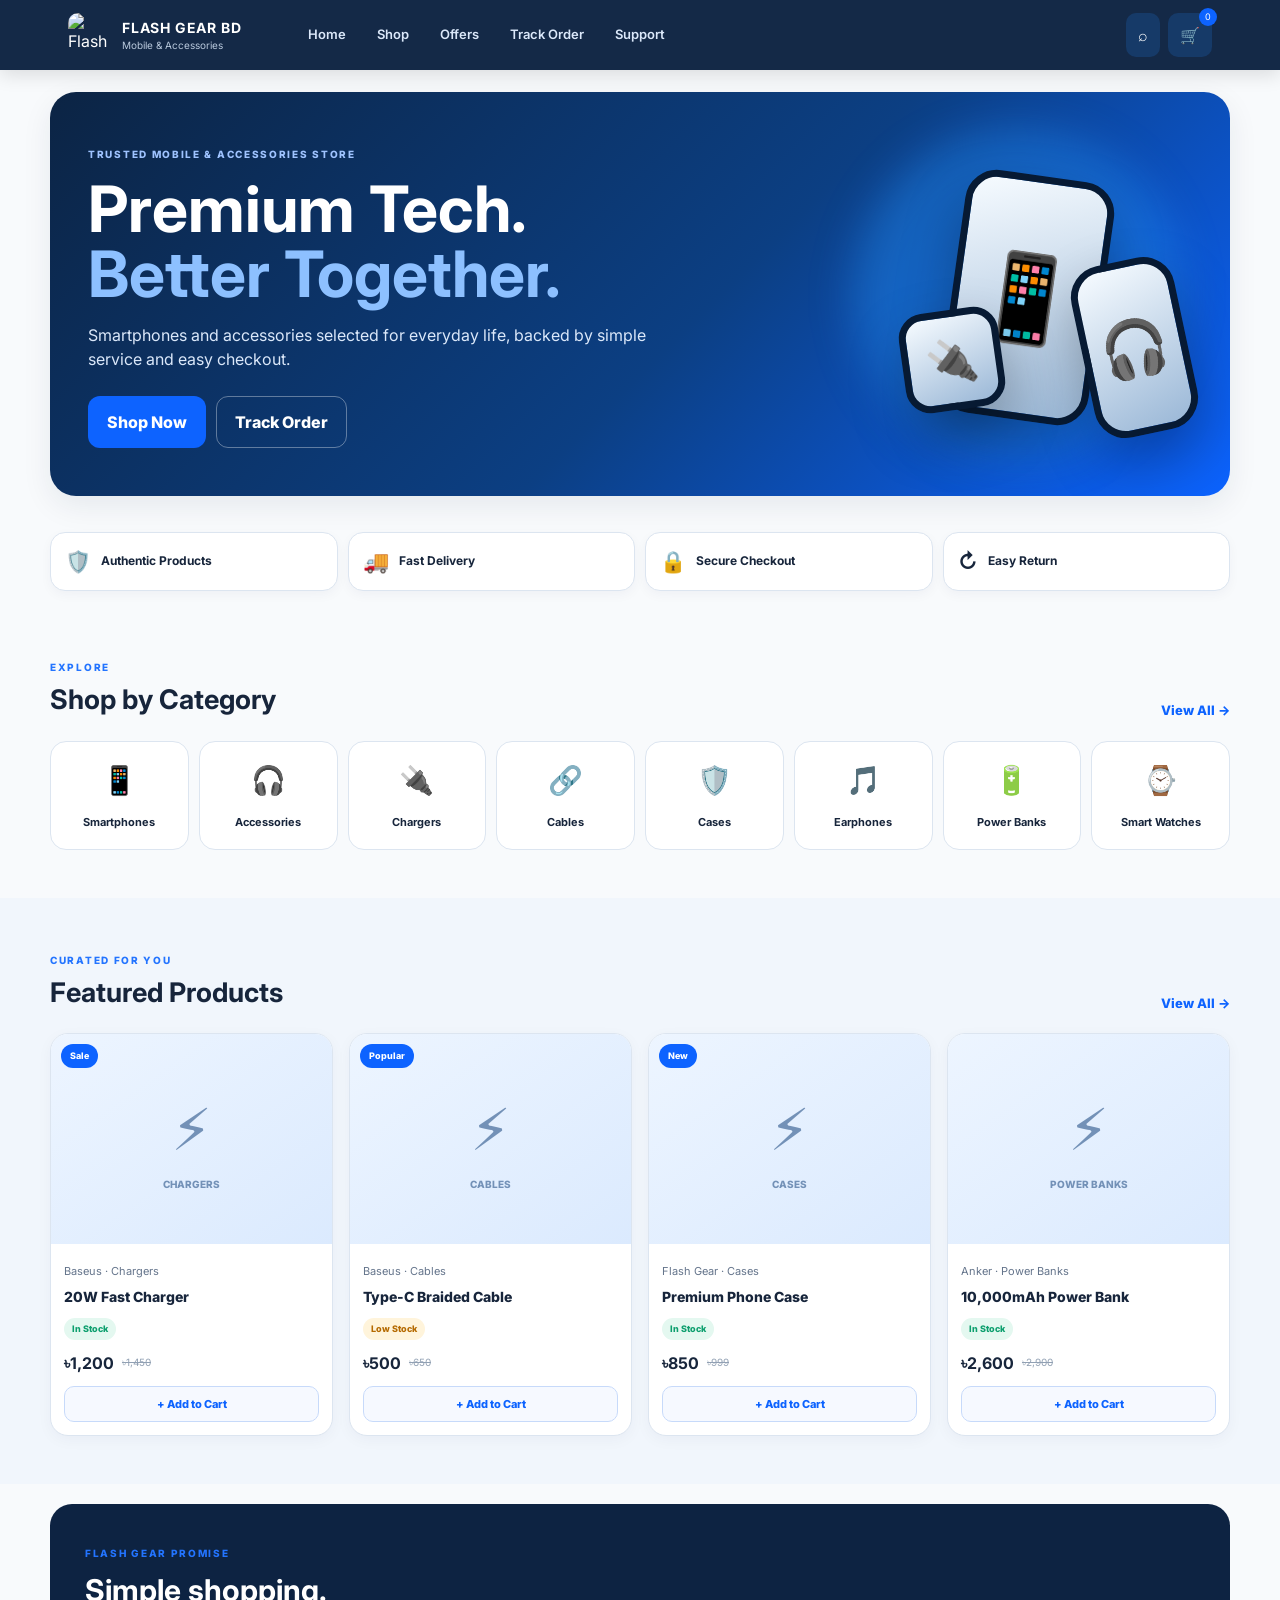
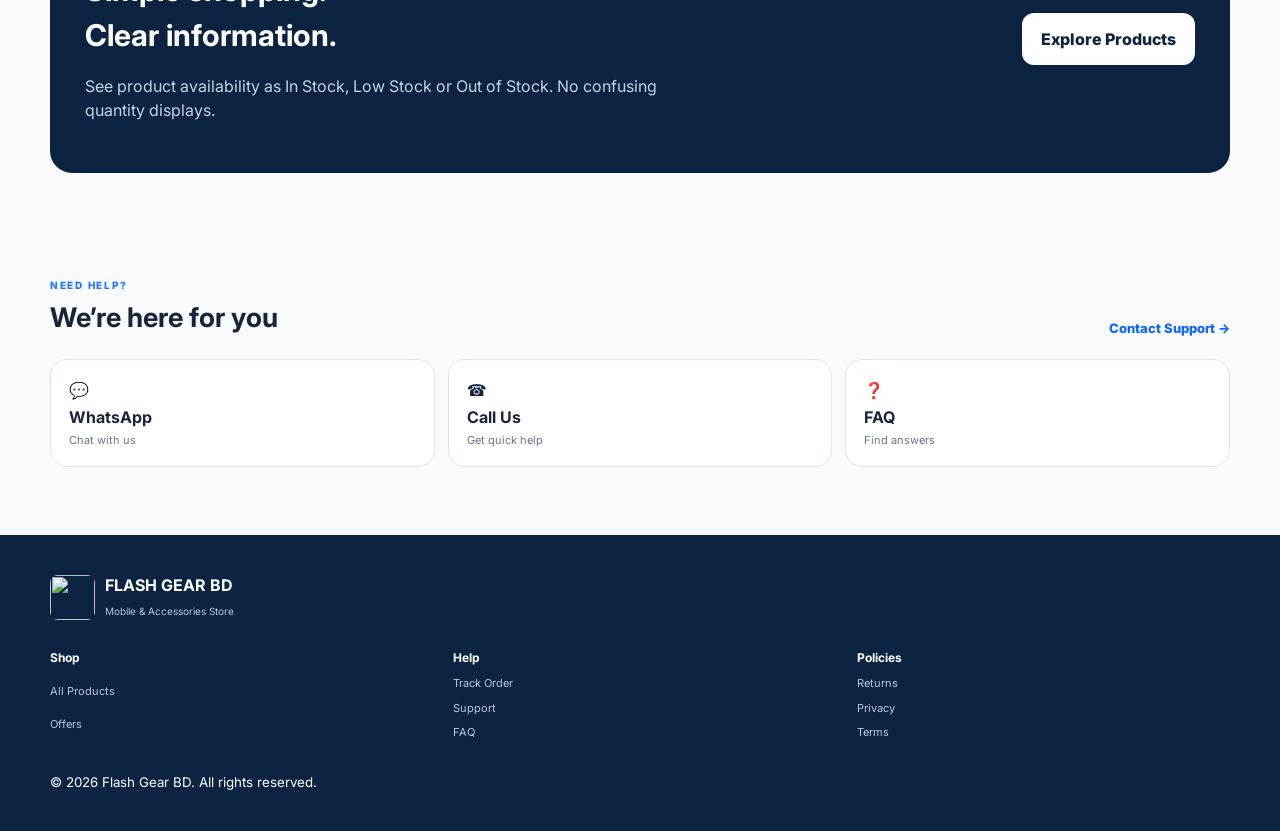
==== index.html @ 87d07d81 "Add files via upload" ====
<!DOCTYPE html>
<html lang="en">
<head>
  <meta charset="UTF-8" />
  <meta name="viewport" content="width=device-width, initial-scale=1.0, viewport-fit=cover" />
  <meta name="theme-color" content="#0d2342" />
  <title>Flash Gear BD — Mobile & Accessories</title>
  <meta name="description" content="Flash Gear BD — trusted mobile phones and accessories." />
  <link rel="icon" href="assets/flash-gear-logo.png" />
  <link rel="stylesheet" href="styles.css" />
</head>
<body>
  <div id="app"></div>
  <script src="config.js"></script>
  <script src="app.js"></script>
</body>
</html>
---- styles.css ----
@import url('https://fonts.googleapis.com/css2?family=Inter:wght@400;500;600;700;800&display=swap');

:root{
  --blue:#0d63ff; --blue2:#0753d7; --navy:#0d2342; --ink:#17253b;
  --off:#f8fafc; --card:#ffffff; --line:#dce5f0; --muted:#64748b;
  --green:#0d9f6e; --orange:#e28a08; --red:#dc3545; --shadow:0 10px 30px rgba(13,35,66,.08);
}
*{box-sizing:border-box} html{scroll-behavior:smooth}
body{margin:0;background:var(--off);color:var(--ink);font-family:Inter,system-ui,sans-serif;line-height:1.5}
a{text-decoration:none;color:inherit} button,input,select,textarea{font:inherit}
button{cursor:pointer} button:disabled{opacity:.5;cursor:not-allowed}
.topbar{position:sticky;top:0;z-index:50;background:rgba(13,35,66,.97);color:white;box-shadow:0 5px 18px rgba(0,0,0,.12)}
.topbar-inner{max-width:1180px;margin:auto;min-height:70px;padding:10px 18px;display:flex;align-items:center;gap:22px}
.brand{display:flex;align-items:center;gap:9px;min-width:205px}.brand img{width:45px;height:45px;object-fit:contain;border-radius:10px}.brand b{display:block;font-size:14px;letter-spacing:.8px}.brand small{display:block;color:#b9c9dd;font-size:10px}
nav#main-menu{display:flex;gap:5px;align-items:center;flex:1}nav#main-menu a{padding:10px 13px;color:#dbe8fa;border-radius:10px;font-size:13px;font-weight:600}nav#main-menu a:hover{background:#173b68;color:#fff}
.header-actions{display:flex;align-items:center;gap:8px}.icon-btn,.cart-btn{border:0;background:#163a68;color:#fff;border-radius:10px;padding:10px 12px}.cart-btn{position:relative}.cart-btn span,.bottom-nav b{position:absolute;top:-5px;right:-5px;background:var(--blue);border-radius:99px;font-size:9px;min-width:18px;height:18px;display:grid;place-items:center}.mobile-menu{display:none}
main{min-height:65vh}.hero{max-width:1180px;margin:22px auto;padding:48px 38px;border-radius:26px;background:linear-gradient(135deg,#0c2444,#0c3f83 55%,#0c63ff);color:white;display:grid;grid-template-columns:1.1fr .9fr;overflow:hidden;position:relative;box-shadow:var(--shadow)}.hero-copy{position:relative;z-index:2}.eyebrow{font-size:10px;font-weight:800;letter-spacing:1.7px;color:#2374ff}.hero .eyebrow{color:#9fc3ff}.hero h1{font-size:clamp(38px,5vw,66px);line-height:1.02;margin:12px 0}.hero h1 span{color:#8dc0ff}.hero p{max-width:570px;color:#dbe8fa}.hero-actions{display:flex;gap:10px;margin-top:25px}.hero-art{position:relative;min-height:280px}.glow{position:absolute;width:330px;height:330px;border-radius:50%;background:rgba(39,151,255,.35);filter:blur(20px);right:10px;top:-10px}.hero-device{position:absolute;right:90px;top:35px;width:150px;height:245px;border-radius:32px;background:linear-gradient(160deg,#f6fbff,#9bb8d7);display:grid;place-items:center;font-size:85px;transform:rotate(8deg);box-shadow:0 25px 55px rgba(0,0,0,.28);border:7px solid #071a33}.hero-device.small{right:5px;top:120px;width:105px;height:175px;font-size:55px;transform:rotate(-12deg)}.hero-device.cable{right:190px;top:170px;width:100px;height:100px;border-radius:25px;font-size:42px;transform:rotate(-8deg)}
.btn{display:inline-flex;justify-content:center;align-items:center;gap:8px;padding:13px 18px;border-radius:12px;font-weight:800;border:1px solid transparent}.btn.primary{background:var(--blue);color:white}.btn.primary:hover{background:var(--blue2)}.btn.light{background:white;color:var(--navy)}.btn.ghost,.btn.outline{background:transparent;color:inherit;border-color:rgba(255,255,255,.35)}.btn.outline{color:var(--blue);border-color:#a9c8ff;background:white}.btn.full{width:100%}
.trust-strip{max-width:1180px;margin:0 auto;padding:14px 0;display:grid;grid-template-columns:repeat(4,1fr);gap:10px}.trust-strip div{background:white;border:1px solid var(--line);border-radius:15px;padding:13px 14px;display:flex;align-items:center;gap:10px;box-shadow:0 4px 12px rgba(13,35,66,.04)}.trust-strip b{font-size:21px}.trust-strip span{font-size:12px;font-weight:700}
.section{max-width:1180px;margin:0 auto;padding:48px 0}.section.soft{max-width:none;padding-left:max(18px,calc((100vw - 1180px)/2));padding-right:max(18px,calc((100vw - 1180px)/2));background:#f1f6fc}.section-head{display:flex;align-items:end;justify-content:space-between;margin-bottom:20px}.section-head h2{margin:3px 0 0;font-size:27px}.section-head>a{color:var(--blue);font-weight:800;font-size:13px}
.category-grid{display:grid;grid-template-columns:repeat(8,1fr);gap:10px}.category-card{background:white;border:1px solid var(--line);border-radius:16px;padding:17px 8px;text-align:center;transition:.2s}.category-card:hover{transform:translateY(-2px);box-shadow:var(--shadow)}.category-card span{display:block;font-size:28px;margin-bottom:7px}.category-card b{font-size:11px}
.product-grid{display:grid;grid-template-columns:repeat(4,1fr);gap:16px}.product-card{background:white;border:1px solid var(--line);border-radius:18px;overflow:hidden;position:relative;box-shadow:0 4px 15px rgba(13,35,66,.04)}.product-media{height:210px;background:#eef5fd;display:block}.product-media img{width:100%;height:100%;object-fit:contain}.product-placeholder{height:100%;display:grid;place-items:center;align-content:center;gap:4px;color:#7391b7;background:linear-gradient(145deg,#edf5ff,#dbeafe)}.product-placeholder span{font-size:58px}.product-placeholder small{font-weight:800;font-size:10px;text-transform:uppercase}.product-placeholder.large{min-height:430px}.badge{position:absolute;top:10px;left:10px;background:var(--blue);color:white;border-radius:99px;padding:5px 9px;font-size:9px;font-weight:800}.product-body{padding:13px}.muted{color:var(--muted);font-size:11px}.product-name{display:block;font-size:14px;font-weight:800;margin:5px 0 7px}.stock{display:inline-block;padding:4px 8px;border-radius:99px;font-size:9px;font-weight:800;margin-bottom:8px}.stock.in{background:#e4f8f0;color:var(--green)}.stock.low{background:#fff4db;color:#b56a00}.stock.out{background:#fee8eb;color:var(--red)}.price-row{display:flex;align-items:center;gap:8px;margin:3px 0 11px}.price-row strong{font-size:16px}.price-row del{font-size:10px;color:#91a0b3}.quick-add{width:100%;border:1px solid #c7dafa;background:#f6f9ff;color:var(--blue);border-radius:10px;padding:9px;font-weight:800;font-size:11px}
.promo{max-width:1180px;margin:20px auto 50px;padding:35px;border-radius:22px;background:var(--navy);color:white;display:flex;align-items:center;justify-content:space-between;gap:25px}.promo h2{margin:5px 0;font-size:30px}.promo p{color:#c4d3e7;max-width:600px}.support-cards{display:grid;grid-template-columns:repeat(3,1fr);gap:13px}.support-cards a{background:white;border:1px solid var(--line);border-radius:17px;padding:18px;display:grid;gap:3px}.support-cards span{font-size:11px;color:var(--muted)}
.page{max-width:1180px;margin:auto;padding:35px 18px 70px}.page.narrow{max-width:780px}.page-head{margin-bottom:25px}.page-head h1{font-size:38px;line-height:1.1;margin:5px 0}.page-head p{color:var(--muted)}.searchbar{display:flex;background:white;border:1px solid var(--line);border-radius:14px;overflow:hidden;margin-bottom:15px}.searchbar input{flex:1;border:0;padding:14px 16px;outline:none}.searchbar button{border:0;background:var(--blue);color:white;width:52px}.chips{display:flex;gap:7px;overflow:auto;padding-bottom:18px}.chips button{border:1px solid var(--line);background:white;border-radius:99px;padding:8px 13px;font-size:11px;white-space:nowrap}.chips button.active{background:var(--blue);border-color:var(--blue);color:white}.shop-layout{display:grid;grid-template-columns:210px 1fr;gap:20px}.filter-panel{background:white;border:1px solid var(--line);border-radius:16px;padding:17px;height:max-content;display:grid;gap:10px}.filter-panel label{font-size:11px;font-weight:800;margin-top:7px}.filter-panel select{border:1px solid var(--line);padding:9px;border-radius:9px}.check{font-weight:500!important}.results-head{display:flex;justify-content:space-between;margin-bottom:13px;color:var(--muted);font-size:12px}.results-head select{border:1px solid var(--line);padding:8px;border-radius:8px}.back{display:inline-block;margin-bottom:15px;color:var(--blue);font-weight:800;font-size:13px}.product-detail{display:grid;grid-template-columns:1fr 1fr;gap:35px;background:white;border:1px solid var(--line);border-radius:24px;padding:22px}.detail-media{border-radius:18px;overflow:hidden;background:#eef5fd}.detail-info h1{font-size:34px;line-height:1.1;margin:5px 0}.detail-price{display:flex;gap:10px;align-items:center;margin:18px 0 5px}.detail-price strong{font-size:30px}.detail-price del{color:var(--muted)}.detail-info>p{color:var(--muted);font-size:13px}.variant{margin:22px 0;display:grid;gap:7px}.variant button{width:max-content;border:1px solid var(--blue);color:var(--blue);background:white;padding:8px 13px;border-radius:9px}.buy-row{display:flex;gap:10px}.qty{display:flex;align-items:center;border:1px solid var(--line);border-radius:10px;overflow:hidden;background:white}.qty button{border:0;background:#f3f7fc;width:36px;height:42px}.qty span{min-width:32px;text-align:center;font-weight:800}.grow{flex:1}.mini-trust{display:flex;flex-wrap:wrap;gap:8px;margin-top:18px}.mini-trust span{font-size:10px;background:#f1f6fc;border-radius:9px;padding:7px}.cart-list{display:grid;gap:10px}.cart-item{background:white;border:1px solid var(--line);border-radius:16px;padding:12px;display:grid;grid-template-columns:70px 1fr auto auto;gap:12px;align-items:center}.cart-thumb{width:70px;height:70px;border-radius:12px;overflow:hidden}.cart-thumb .product-placeholder span{font-size:30px}.cart-main{display:grid;gap:3px}.cart-main small{color:var(--muted)}.cart-main strong{font-size:15px}.remove{border:0;background:none;font-size:22px;color:var(--muted)}.summary{margin-top:15px;background:white;border:1px solid var(--line);border-radius:18px;padding:18px;display:grid;gap:10px}.summary>div{display:flex;justify-content:space-between;gap:20px;font-size:13px}.summary hr{width:100%;border:0;border-top:1px solid var(--line)}.summary .grand{font-size:18px}.summary .btn{margin-top:7px}.empty{text-align:center;background:white;border:1px dashed #c5d3e4;border-radius:18px;padding:55px 20px}.empty-icon{font-size:50px}.form-card{background:white;border:1px solid var(--line);border-radius:20px;padding:22px;display:grid;gap:15px}.form-card h2{font-size:18px;margin:10px 0 0}.form-card label{font-size:11px;font-weight:800;display:grid;gap:6px}.form-card input,.form-card select,.form-card textarea{border:1px solid var(--line);border-radius:10px;padding:12px;outline:none;background:#fff}.form-card textarea{min-height:85px;resize:vertical}.two{display:grid;grid-template-columns:1fr 1fr;gap:12px}.steps{display:flex;justify-content:space-between;background:white;border:1px solid var(--line);padding:12px 15px;border-radius:13px;margin-bottom:15px;font-size:11px;color:var(--muted)}.steps b{color:var(--blue)}.payment-options{display:grid;gap:8px}.payment{border:1px solid var(--line);border-radius:13px;padding:12px;display:grid;grid-template-columns:20px 25px 1fr;align-items:center;gap:7px;cursor:pointer}.payment input{accent-color:var(--blue)}.payment small{grid-column:3;color:var(--muted)}.checkout-summary{margin-top:5px}.legal{text-align:center;color:var(--muted);font-size:9px}.success-card{background:white;border:1px solid var(--line);border-radius:22px;padding:35px;text-align:center;display:grid;gap:10px}.success-icon{width:70px;height:70px;border-radius:50%;background:#e6f8f1;color:var(--green);display:grid;place-items:center;font-size:40px;font-weight:900;margin:auto}.success-card p{color:var(--muted)}.confirm-total{font-size:24px}.tracking-card{margin-top:15px;background:white;border:1px solid var(--line);border-radius:20px;padding:20px}.tracking-top{display:flex;justify-content:space-between}.timeline{margin:25px 0;display:grid;gap:17px}.timeline>div{display:grid;grid-template-columns:25px 1fr;color:#aab8c9}.timeline>div.done{color:var(--blue)}.timeline span{font-weight:800;color:var(--ink)}.timeline small{display:block;color:var(--muted);font-weight:500}.tracking-meta{display:grid;grid-template-columns:1fr 1fr;gap:10px;background:#f5f8fc;padding:12px;border-radius:12px;font-size:10px}.tracking-meta b{display:block;margin-top:3px}.account-card{background:white;border:1px solid var(--line);border-radius:20px;padding:20px;display:flex;gap:15px;align-items:center}.avatar{width:65px;height:65px;border-radius:50%;background:#e9f2ff;display:grid;place-items:center;font-size:30px}.account-card h1{margin:0;font-size:22px}.menu-list,.support-list{margin-top:15px;display:grid;gap:8px}.menu-list a,.support-list a{background:white;border:1px solid var(--line);border-radius:13px;padding:14px;display:flex;gap:12px;align-items:center}.menu-list a span,.support-list a strong{margin-left:auto}.support-list a div{display:grid;gap:2px}.support-list small{color:var(--muted)}.help-banner{margin-top:12px;padding:15px;background:#eaf3ff;border:1px solid #c9defd;border-radius:14px;display:flex;gap:9px;flex-wrap:wrap}.help-banner span{width:100%;margin-left:27px;color:var(--muted);font-size:11px}.faq{display:grid;gap:9px}.faq details{background:white;border:1px solid var(--line);border-radius:13px;padding:14px}.faq summary{font-weight:800;cursor:pointer}.faq p{color:var(--muted);font-size:12px;margin-bottom:0}footer{background:var(--navy);color:white;padding:38px max(18px,calc((100vw - 1180px)/2));margin-top:20px}.footer-brand{display:flex;align-items:center;gap:10px}.footer-brand img{width:45px;height:45px;object-fit:contain;border-radius:8px}.footer-brand b{display:block}.footer-brand span{font-size:10px;color:#b8c8dc}.footer-grid{display:grid;grid-template-columns:repeat(3,1fr);gap:30px;margin:28px 0}.footer-grid div{display:grid;gap:8px}.footer-grid b{font-size:12px}.footer-grid a{font-size:11px;color:#b8c8dc}.toast{position:fixed;left:50%;bottom:85px;transform:translateX(-50%);z-index:100;background:var(--navy);color:white;padding:11px 15px;border-radius:99px;box-shadow:var(--shadow);font-size:12px;font-weight:700}.bottom-nav{display:none}

@media(max-width:800px){
  .topbar-inner{min-height:62px;padding:7px 12px;gap:8px}.mobile-menu{display:block}.brand{min-width:0;flex:1}.brand img{width:38px;height:38px}.brand small{display:none}.brand b{font-size:12px}nav#main-menu{display:none;position:absolute;top:62px;left:8px;right:8px;background:var(--navy);padding:8px;border-radius:13px;box-shadow:var(--shadow);flex-direction:column;align-items:stretch}nav#main-menu.open{display:flex}.header-actions .icon-btn{display:none}
  .hero{margin:10px 10px 0;padding:28px 22px;border-radius:20px;grid-template-columns:1fr;min-height:510px}.hero-art{min-height:210px}.hero-device{right:80px;top:15px;width:125px;height:205px}.hero-device.small{right:8px;top:75px;width:90px;height:150px}.hero-device.cable{right:180px;top:120px;width:80px;height:80px}.hero h1{font-size:43px}.hero p{font-size:12px}.hero-actions{margin-top:18px}.trust-strip{grid-template-columns:repeat(2,1fr);padding:10px}.trust-strip div{padding:10px}.trust-strip span{font-size:10px}
  .section{padding:32px 12px}.section.soft{padding-left:12px;padding-right:12px}.section-head h2{font-size:21px}.category-grid{grid-template-columns:repeat(4,1fr);gap:7px}.category-card{padding:12px 4px}.category-card span{font-size:23px}.category-card b{font-size:9px}.product-grid{grid-template-columns:repeat(2,1fr);gap:9px}.product-media{height:145px}.product-body{padding:10px}.product-name{font-size:11px}.price-row strong{font-size:13px}.quick-add{font-size:10px;padding:8px}.promo{margin:10px 12px 35px;padding:25px 20px;display:grid}.promo h2{font-size:25px}.support-cards{grid-template-columns:1fr}.page{padding:25px 12px 80px}.page-head h1{font-size:30px}.shop-layout{grid-template-columns:1fr}.filter-panel{display:none}.product-detail{grid-template-columns:1fr;padding:12px;gap:20px}.product-placeholder.large{min-height:300px}.detail-info h1{font-size:27px}.detail-price strong{font-size:26px}.cart-item{grid-template-columns:55px 1fr auto;gap:8px}.cart-thumb{width:55px;height:55px}.cart-item>.qty{grid-column:2}.remove{grid-column:3;grid-row:1}.two{grid-template-columns:1fr}.footer-grid{grid-template-columns:1fr 1fr}.bottom-nav{position:fixed;bottom:0;left:0;right:0;z-index:60;background:white;border-top:1px solid var(--line);display:grid;grid-template-columns:repeat(5,1fr);padding:7px 5px calc(7px + env(safe-area-inset-bottom));box-shadow:0 -5px 20px rgba(13,35,66,.08)}.bottom-nav a{position:relative;text-align:center;font-size:17px;color:#6b7d93}.bottom-nav a:first-child{color:var(--blue)}.bottom-nav small{display:block;font-size:8px;font-weight:700}.bottom-nav b{right:20%;top:0}
}
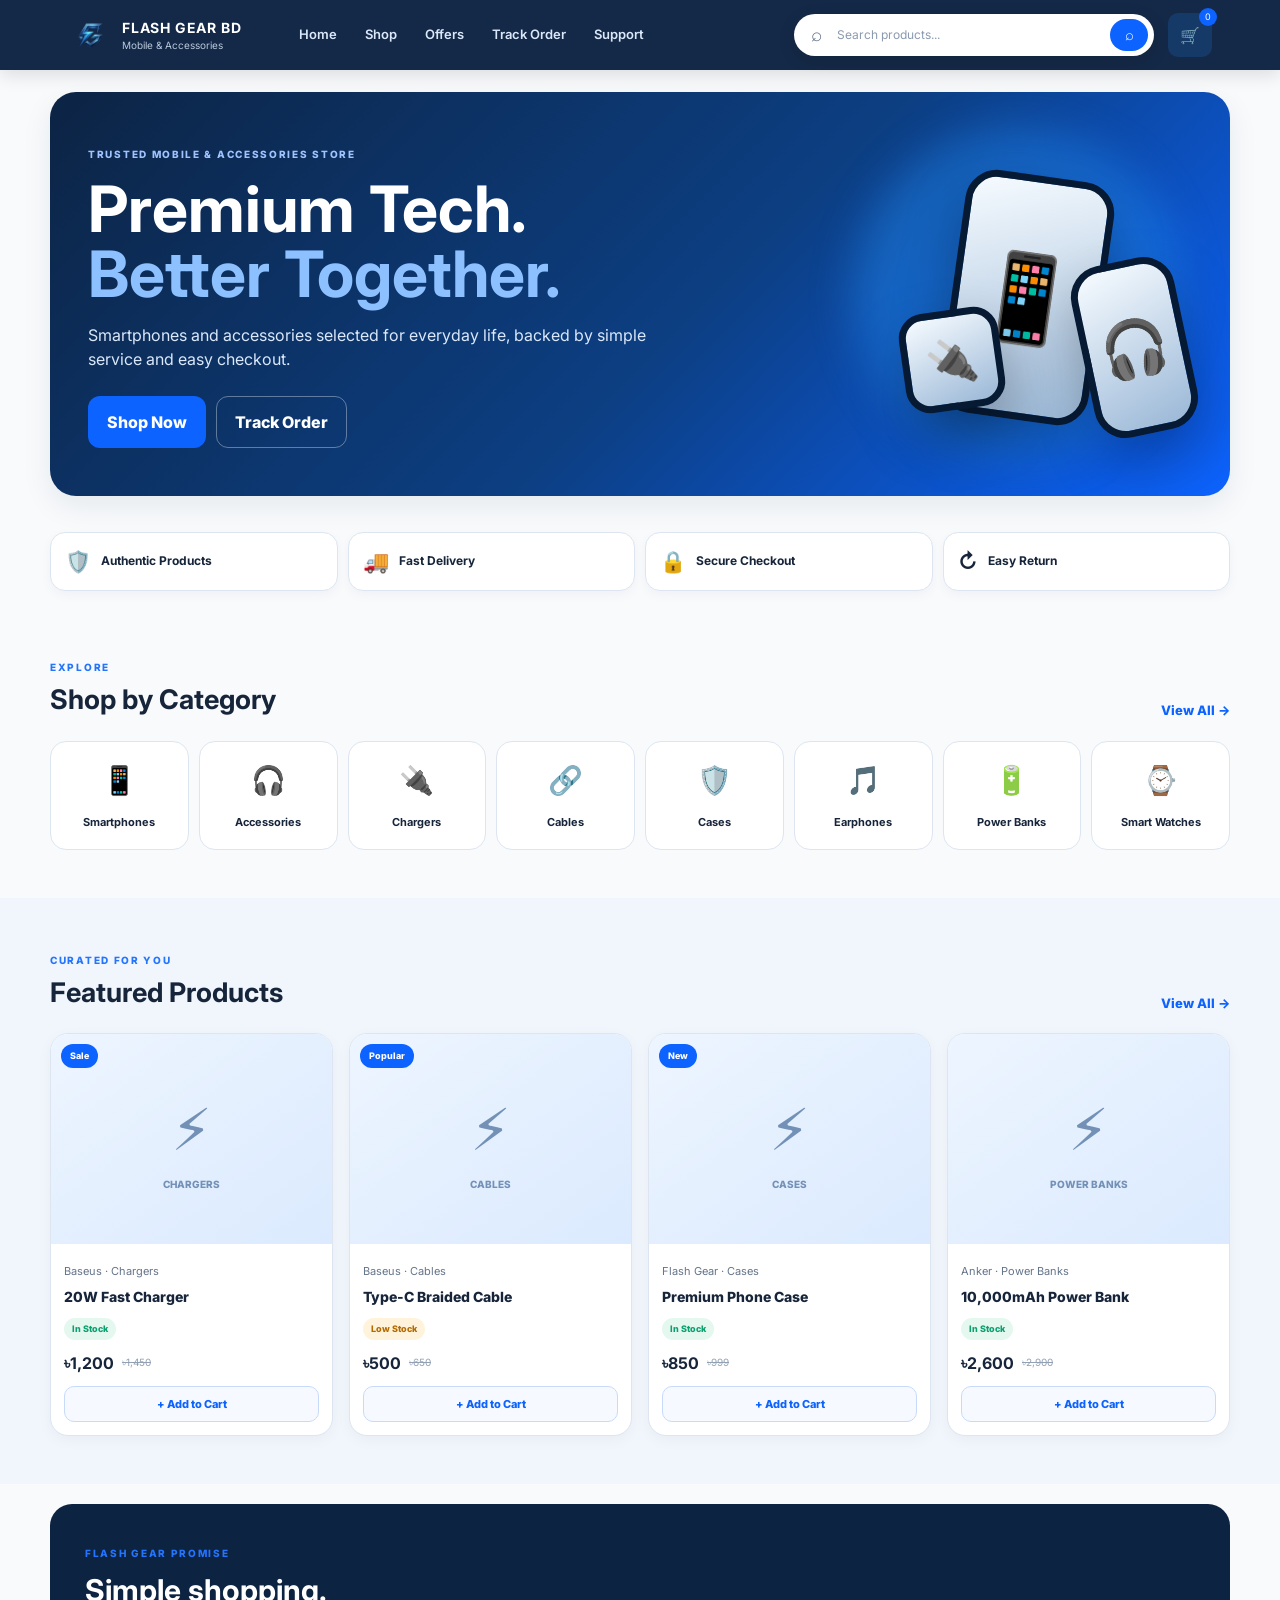
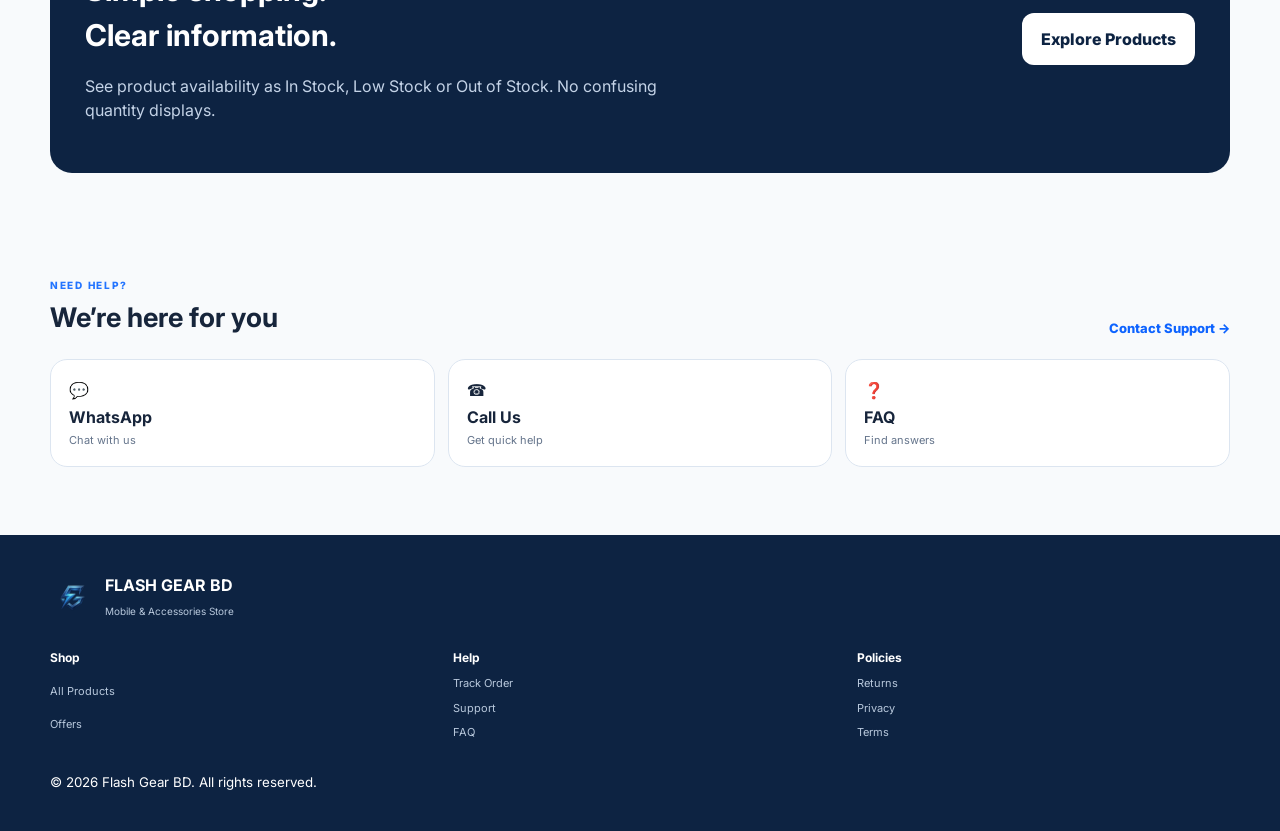
==== commit e8aafeb0: "Add files via upload" ====
--- a/index.html
+++ b/index.html
@@ -6,7 +6,7 @@
   <meta name="theme-color" content="#0d2342" />
   <title>Flash Gear BD — Mobile & Accessories</title>
   <meta name="description" content="Flash Gear BD — trusted mobile phones and accessories." />
-  <link rel="icon" href="assets/flash-gear-logo.png" />
+  <link rel="icon" href="flash-gear-logo.png" />
   <link rel="stylesheet" href="styles.css" />
 </head>
 <body>
--- a/styles.css
+++ b/styles.css
@@ -4,27 +4,62 @@
   --blue:#0d63ff; --blue2:#0753d7; --navy:#0d2342; --ink:#17253b;
   --off:#f8fafc; --card:#ffffff; --line:#dce5f0; --muted:#64748b;
   --green:#0d9f6e; --orange:#e28a08; --red:#dc3545; --shadow:0 10px 30px rgba(13,35,66,.08);
+  --ease:cubic-bezier(.22,.8,.25,1);
 }
-*{box-sizing:border-box} html{scroll-behavior:smooth}
-body{margin:0;background:var(--off);color:var(--ink);font-family:Inter,system-ui,sans-serif;line-height:1.5}
-a{text-decoration:none;color:inherit} button,input,select,textarea{font:inherit}
-button{cursor:pointer} button:disabled{opacity:.5;cursor:not-allowed}
-.topbar{position:sticky;top:0;z-index:50;background:rgba(13,35,66,.97);color:white;box-shadow:0 5px 18px rgba(0,0,0,.12)}
-.topbar-inner{max-width:1180px;margin:auto;min-height:70px;padding:10px 18px;display:flex;align-items:center;gap:22px}
-.brand{display:flex;align-items:center;gap:9px;min-width:205px}.brand img{width:45px;height:45px;object-fit:contain;border-radius:10px}.brand b{display:block;font-size:14px;letter-spacing:.8px}.brand small{display:block;color:#b9c9dd;font-size:10px}
-nav#main-menu{display:flex;gap:5px;align-items:center;flex:1}nav#main-menu a{padding:10px 13px;color:#dbe8fa;border-radius:10px;font-size:13px;font-weight:600}nav#main-menu a:hover{background:#173b68;color:#fff}
-.header-actions{display:flex;align-items:center;gap:8px}.icon-btn,.cart-btn{border:0;background:#163a68;color:#fff;border-radius:10px;padding:10px 12px}.cart-btn{position:relative}.cart-btn span,.bottom-nav b{position:absolute;top:-5px;right:-5px;background:var(--blue);border-radius:99px;font-size:9px;min-width:18px;height:18px;display:grid;place-items:center}.mobile-menu{display:none}
+*{box-sizing:border-box}
+html{scroll-behavior:smooth}
+body{margin:0;background:var(--off);color:var(--ink);font-family:Inter,system-ui,sans-serif;line-height:1.5;-webkit-font-smoothing:antialiased}
+a{text-decoration:none;color:inherit}
+button,input,select,textarea{font:inherit}
+button{cursor:pointer}
+button:disabled{opacity:.5;cursor:not-allowed}
+
+/* Premium, quick-but-relaxed motion */
+*,*::before,*::after{transition-property:background-color,border-color,color,box-shadow,transform,opacity;transition-duration:180ms;transition-timing-function:var(--ease)}
+@keyframes pageIn{from{opacity:0;transform:translateY(5px)}to{opacity:1;transform:none}}
+#app.page-enter{animation:pageIn 220ms var(--ease) both}
+@media(prefers-reduced-motion:reduce){html{scroll-behavior:auto}*,*::before,*::after{transition-duration:0!important;animation-duration:0!important;animation-iteration-count:1!important}}
+
+.topbar{position:sticky;top:0;z-index:50;background:rgba(13,35,66,.97);color:white;box-shadow:0 5px 18px rgba(0,0,0,.12);backdrop-filter:blur(12px)}
+.topbar-inner{max-width:1180px;margin:auto;min-height:70px;padding:9px 18px;display:flex;align-items:center;gap:14px}
+.brand{display:flex;align-items:center;gap:9px;min-width:205px;flex-shrink:0}
+.brand img{width:45px;height:45px;object-fit:contain;border-radius:10px;display:block}
+.brand b{display:block;font-size:14px;letter-spacing:.8px}.brand small{display:block;color:#b9c9dd;font-size:10px}
+nav#main-menu{display:flex;gap:4px;align-items:center;flex:0 0 auto}
+nav#main-menu a{padding:10px 12px;color:#dbe8fa;border-radius:10px;font-size:13px;font-weight:600}
+nav#main-menu a:hover{background:#173b68;color:#fff}
+.header-search{flex:1;min-width:150px;max-width:360px;margin-left:auto}
+.header-search-form{height:42px;display:flex;align-items:center;background:#fff;border:1px solid rgba(255,255,255,.16);border-radius:999px;overflow:hidden;box-shadow:0 5px 18px rgba(0,0,0,.12)}
+.header-search-form:focus-within{box-shadow:0 0 0 3px rgba(61,143,255,.28),0 7px 20px rgba(0,0,0,.14)}
+.header-search-icon{width:42px;height:100%;border:0;background:transparent;color:#61728a;font-size:19px;display:grid;place-items:center;flex-shrink:0}
+.header-search-form input{min-width:0;flex:1;border:0;outline:0;background:transparent;color:#17253b;padding:0 8px 0 0;font-size:12px}
+.header-search-form input::placeholder{color:#8b9aaf}
+.header-search-submit{width:38px;height:32px;margin-right:5px;border:0;border-radius:999px;background:var(--blue);color:#fff;font-size:15px;display:grid;place-items:center}
+.header-search-submit:hover{background:var(--blue2);transform:scale(1.04)}
+.header-actions{display:flex;align-items:center;gap:8px;flex-shrink:0}.icon-btn,.cart-btn{border:0;background:#163a68;color:#fff;border-radius:10px;padding:10px 12px}.cart-btn{position:relative}.cart-btn span,.bottom-nav b{position:absolute;top:-5px;right:-5px;background:var(--blue);border-radius:99px;font-size:9px;min-width:18px;height:18px;display:grid;place-items:center}.mobile-menu{display:none}
+
 main{min-height:65vh}.hero{max-width:1180px;margin:22px auto;padding:48px 38px;border-radius:26px;background:linear-gradient(135deg,#0c2444,#0c3f83 55%,#0c63ff);color:white;display:grid;grid-template-columns:1.1fr .9fr;overflow:hidden;position:relative;box-shadow:var(--shadow)}.hero-copy{position:relative;z-index:2}.eyebrow{font-size:10px;font-weight:800;letter-spacing:1.7px;color:#2374ff}.hero .eyebrow{color:#9fc3ff}.hero h1{font-size:clamp(38px,5vw,66px);line-height:1.02;margin:12px 0}.hero h1 span{color:#8dc0ff}.hero p{max-width:570px;color:#dbe8fa}.hero-actions{display:flex;gap:10px;margin-top:25px}.hero-art{position:relative;min-height:280px}.glow{position:absolute;width:330px;height:330px;border-radius:50%;background:rgba(39,151,255,.35);filter:blur(20px);right:10px;top:-10px}.hero-device{position:absolute;right:90px;top:35px;width:150px;height:245px;border-radius:32px;background:linear-gradient(160deg,#f6fbff,#9bb8d7);display:grid;place-items:center;font-size:85px;transform:rotate(8deg);box-shadow:0 25px 55px rgba(0,0,0,.28);border:7px solid #071a33}.hero-device.small{right:5px;top:120px;width:105px;height:175px;font-size:55px;transform:rotate(-12deg)}.hero-device.cable{right:190px;top:170px;width:100px;height:100px;border-radius:25px;font-size:42px;transform:rotate(-8deg)}
-.btn{display:inline-flex;justify-content:center;align-items:center;gap:8px;padding:13px 18px;border-radius:12px;font-weight:800;border:1px solid transparent}.btn.primary{background:var(--blue);color:white}.btn.primary:hover{background:var(--blue2)}.btn.light{background:white;color:var(--navy)}.btn.ghost,.btn.outline{background:transparent;color:inherit;border-color:rgba(255,255,255,.35)}.btn.outline{color:var(--blue);border-color:#a9c8ff;background:white}.btn.full{width:100%}
+.btn{display:inline-flex;justify-content:center;align-items:center;gap:8px;padding:13px 18px;border-radius:12px;font-weight:800;border:1px solid transparent}.btn.primary{background:var(--blue);color:white}.btn.primary:hover{background:var(--blue2);transform:translateY(-1px)}.btn.light{background:white;color:var(--navy)}.btn.ghost,.btn.outline{background:transparent;color:inherit;border-color:rgba(255,255,255,.35)}.btn.outline{color:var(--blue);border-color:#a9c8ff;background:white}.btn.full{width:100%}
 .trust-strip{max-width:1180px;margin:0 auto;padding:14px 0;display:grid;grid-template-columns:repeat(4,1fr);gap:10px}.trust-strip div{background:white;border:1px solid var(--line);border-radius:15px;padding:13px 14px;display:flex;align-items:center;gap:10px;box-shadow:0 4px 12px rgba(13,35,66,.04)}.trust-strip b{font-size:21px}.trust-strip span{font-size:12px;font-weight:700}
 .section{max-width:1180px;margin:0 auto;padding:48px 0}.section.soft{max-width:none;padding-left:max(18px,calc((100vw - 1180px)/2));padding-right:max(18px,calc((100vw - 1180px)/2));background:#f1f6fc}.section-head{display:flex;align-items:end;justify-content:space-between;margin-bottom:20px}.section-head h2{margin:3px 0 0;font-size:27px}.section-head>a{color:var(--blue);font-weight:800;font-size:13px}
-.category-grid{display:grid;grid-template-columns:repeat(8,1fr);gap:10px}.category-card{background:white;border:1px solid var(--line);border-radius:16px;padding:17px 8px;text-align:center;transition:.2s}.category-card:hover{transform:translateY(-2px);box-shadow:var(--shadow)}.category-card span{display:block;font-size:28px;margin-bottom:7px}.category-card b{font-size:11px}
-.product-grid{display:grid;grid-template-columns:repeat(4,1fr);gap:16px}.product-card{background:white;border:1px solid var(--line);border-radius:18px;overflow:hidden;position:relative;box-shadow:0 4px 15px rgba(13,35,66,.04)}.product-media{height:210px;background:#eef5fd;display:block}.product-media img{width:100%;height:100%;object-fit:contain}.product-placeholder{height:100%;display:grid;place-items:center;align-content:center;gap:4px;color:#7391b7;background:linear-gradient(145deg,#edf5ff,#dbeafe)}.product-placeholder span{font-size:58px}.product-placeholder small{font-weight:800;font-size:10px;text-transform:uppercase}.product-placeholder.large{min-height:430px}.badge{position:absolute;top:10px;left:10px;background:var(--blue);color:white;border-radius:99px;padding:5px 9px;font-size:9px;font-weight:800}.product-body{padding:13px}.muted{color:var(--muted);font-size:11px}.product-name{display:block;font-size:14px;font-weight:800;margin:5px 0 7px}.stock{display:inline-block;padding:4px 8px;border-radius:99px;font-size:9px;font-weight:800;margin-bottom:8px}.stock.in{background:#e4f8f0;color:var(--green)}.stock.low{background:#fff4db;color:#b56a00}.stock.out{background:#fee8eb;color:var(--red)}.price-row{display:flex;align-items:center;gap:8px;margin:3px 0 11px}.price-row strong{font-size:16px}.price-row del{font-size:10px;color:#91a0b3}.quick-add{width:100%;border:1px solid #c7dafa;background:#f6f9ff;color:var(--blue);border-radius:10px;padding:9px;font-weight:800;font-size:11px}
+.category-grid{display:grid;grid-template-columns:repeat(8,1fr);gap:10px}.category-card{background:white;border:1px solid var(--line);border-radius:16px;padding:17px 8px;text-align:center}.category-card:hover{transform:translateY(-2px);box-shadow:var(--shadow)}.category-card span{display:block;font-size:28px;margin-bottom:7px}.category-card b{font-size:11px}
+.product-grid{display:grid;grid-template-columns:repeat(4,1fr);gap:16px}.product-card{background:white;border:1px solid var(--line);border-radius:18px;overflow:hidden;position:relative;box-shadow:0 4px 15px rgba(13,35,66,.04)}.product-card:hover{transform:translateY(-3px);box-shadow:var(--shadow)}.product-media{height:210px;background:#eef5fd;display:block}.product-media img{width:100%;height:100%;object-fit:contain}.product-placeholder{height:100%;display:grid;place-items:center;align-content:center;gap:4px;color:#7391b7;background:linear-gradient(145deg,#edf5ff,#dbeafe)}.product-placeholder span{font-size:58px}.product-placeholder small{font-weight:800;font-size:10px;text-transform:uppercase}.product-placeholder.large{min-height:430px}.badge{position:absolute;top:10px;left:10px;background:var(--blue);color:white;border-radius:99px;padding:5px 9px;font-size:9px;font-weight:800}.product-body{padding:13px}.muted{color:var(--muted);font-size:11px}.product-name{display:block;font-size:14px;font-weight:800;margin:5px 0 7px}.stock{display:inline-block;padding:4px 8px;border-radius:99px;font-size:9px;font-weight:800;margin-bottom:8px}.stock.in{background:#e4f8f0;color:var(--green)}.stock.low{background:#fff4db;color:#b56a00}.stock.out{background:#fee8eb;color:var(--red)}.price-row{display:flex;align-items:center;gap:8px;margin:3px 0 11px}.price-row strong{font-size:16px}.price-row del{font-size:10px;color:#91a0b3}.quick-add{width:100%;border:1px solid #c7dafa;background:#f6f9ff;color:var(--blue);border-radius:10px;padding:9px;font-weight:800;font-size:11px}.quick-add:hover{background:#eaf2ff;transform:translateY(-1px)}
 .promo{max-width:1180px;margin:20px auto 50px;padding:35px;border-radius:22px;background:var(--navy);color:white;display:flex;align-items:center;justify-content:space-between;gap:25px}.promo h2{margin:5px 0;font-size:30px}.promo p{color:#c4d3e7;max-width:600px}.support-cards{display:grid;grid-template-columns:repeat(3,1fr);gap:13px}.support-cards a{background:white;border:1px solid var(--line);border-radius:17px;padding:18px;display:grid;gap:3px}.support-cards span{font-size:11px;color:var(--muted)}
-.page{max-width:1180px;margin:auto;padding:35px 18px 70px}.page.narrow{max-width:780px}.page-head{margin-bottom:25px}.page-head h1{font-size:38px;line-height:1.1;margin:5px 0}.page-head p{color:var(--muted)}.searchbar{display:flex;background:white;border:1px solid var(--line);border-radius:14px;overflow:hidden;margin-bottom:15px}.searchbar input{flex:1;border:0;padding:14px 16px;outline:none}.searchbar button{border:0;background:var(--blue);color:white;width:52px}.chips{display:flex;gap:7px;overflow:auto;padding-bottom:18px}.chips button{border:1px solid var(--line);background:white;border-radius:99px;padding:8px 13px;font-size:11px;white-space:nowrap}.chips button.active{background:var(--blue);border-color:var(--blue);color:white}.shop-layout{display:grid;grid-template-columns:210px 1fr;gap:20px}.filter-panel{background:white;border:1px solid var(--line);border-radius:16px;padding:17px;height:max-content;display:grid;gap:10px}.filter-panel label{font-size:11px;font-weight:800;margin-top:7px}.filter-panel select{border:1px solid var(--line);padding:9px;border-radius:9px}.check{font-weight:500!important}.results-head{display:flex;justify-content:space-between;margin-bottom:13px;color:var(--muted);font-size:12px}.results-head select{border:1px solid var(--line);padding:8px;border-radius:8px}.back{display:inline-block;margin-bottom:15px;color:var(--blue);font-weight:800;font-size:13px}.product-detail{display:grid;grid-template-columns:1fr 1fr;gap:35px;background:white;border:1px solid var(--line);border-radius:24px;padding:22px}.detail-media{border-radius:18px;overflow:hidden;background:#eef5fd}.detail-info h1{font-size:34px;line-height:1.1;margin:5px 0}.detail-price{display:flex;gap:10px;align-items:center;margin:18px 0 5px}.detail-price strong{font-size:30px}.detail-price del{color:var(--muted)}.detail-info>p{color:var(--muted);font-size:13px}.variant{margin:22px 0;display:grid;gap:7px}.variant button{width:max-content;border:1px solid var(--blue);color:var(--blue);background:white;padding:8px 13px;border-radius:9px}.buy-row{display:flex;gap:10px}.qty{display:flex;align-items:center;border:1px solid var(--line);border-radius:10px;overflow:hidden;background:white}.qty button{border:0;background:#f3f7fc;width:36px;height:42px}.qty span{min-width:32px;text-align:center;font-weight:800}.grow{flex:1}.mini-trust{display:flex;flex-wrap:wrap;gap:8px;margin-top:18px}.mini-trust span{font-size:10px;background:#f1f6fc;border-radius:9px;padding:7px}.cart-list{display:grid;gap:10px}.cart-item{background:white;border:1px solid var(--line);border-radius:16px;padding:12px;display:grid;grid-template-columns:70px 1fr auto auto;gap:12px;align-items:center}.cart-thumb{width:70px;height:70px;border-radius:12px;overflow:hidden}.cart-thumb .product-placeholder span{font-size:30px}.cart-main{display:grid;gap:3px}.cart-main small{color:var(--muted)}.cart-main strong{font-size:15px}.remove{border:0;background:none;font-size:22px;color:var(--muted)}.summary{margin-top:15px;background:white;border:1px solid var(--line);border-radius:18px;padding:18px;display:grid;gap:10px}.summary>div{display:flex;justify-content:space-between;gap:20px;font-size:13px}.summary hr{width:100%;border:0;border-top:1px solid var(--line)}.summary .grand{font-size:18px}.summary .btn{margin-top:7px}.empty{text-align:center;background:white;border:1px dashed #c5d3e4;border-radius:18px;padding:55px 20px}.empty-icon{font-size:50px}.form-card{background:white;border:1px solid var(--line);border-radius:20px;padding:22px;display:grid;gap:15px}.form-card h2{font-size:18px;margin:10px 0 0}.form-card label{font-size:11px;font-weight:800;display:grid;gap:6px}.form-card input,.form-card select,.form-card textarea{border:1px solid var(--line);border-radius:10px;padding:12px;outline:none;background:#fff}.form-card textarea{min-height:85px;resize:vertical}.two{display:grid;grid-template-columns:1fr 1fr;gap:12px}.steps{display:flex;justify-content:space-between;background:white;border:1px solid var(--line);padding:12px 15px;border-radius:13px;margin-bottom:15px;font-size:11px;color:var(--muted)}.steps b{color:var(--blue)}.payment-options{display:grid;gap:8px}.payment{border:1px solid var(--line);border-radius:13px;padding:12px;display:grid;grid-template-columns:20px 25px 1fr;align-items:center;gap:7px;cursor:pointer}.payment input{accent-color:var(--blue)}.payment small{grid-column:3;color:var(--muted)}.checkout-summary{margin-top:5px}.legal{text-align:center;color:var(--muted);font-size:9px}.success-card{background:white;border:1px solid var(--line);border-radius:22px;padding:35px;text-align:center;display:grid;gap:10px}.success-icon{width:70px;height:70px;border-radius:50%;background:#e6f8f1;color:var(--green);display:grid;place-items:center;font-size:40px;font-weight:900;margin:auto}.success-card p{color:var(--muted)}.confirm-total{font-size:24px}.tracking-card{margin-top:15px;background:white;border:1px solid var(--line);border-radius:20px;padding:20px}.tracking-top{display:flex;justify-content:space-between}.timeline{margin:25px 0;display:grid;gap:17px}.timeline>div{display:grid;grid-template-columns:25px 1fr;color:#aab8c9}.timeline>div.done{color:var(--blue)}.timeline span{font-weight:800;color:var(--ink)}.timeline small{display:block;color:var(--muted);font-weight:500}.tracking-meta{display:grid;grid-template-columns:1fr 1fr;gap:10px;background:#f5f8fc;padding:12px;border-radius:12px;font-size:10px}.tracking-meta b{display:block;margin-top:3px}.account-card{background:white;border:1px solid var(--line);border-radius:20px;padding:20px;display:flex;gap:15px;align-items:center}.avatar{width:65px;height:65px;border-radius:50%;background:#e9f2ff;display:grid;place-items:center;font-size:30px}.account-card h1{margin:0;font-size:22px}.menu-list,.support-list{margin-top:15px;display:grid;gap:8px}.menu-list a,.support-list a{background:white;border:1px solid var(--line);border-radius:13px;padding:14px;display:flex;gap:12px;align-items:center}.menu-list a span,.support-list a strong{margin-left:auto}.support-list a div{display:grid;gap:2px}.support-list small{color:var(--muted)}.help-banner{margin-top:12px;padding:15px;background:#eaf3ff;border:1px solid #c9defd;border-radius:14px;display:flex;gap:9px;flex-wrap:wrap}.help-banner span{width:100%;margin-left:27px;color:var(--muted);font-size:11px}.faq{display:grid;gap:9px}.faq details{background:white;border:1px solid var(--line);border-radius:13px;padding:14px}.faq summary{font-weight:800;cursor:pointer}.faq p{color:var(--muted);font-size:12px;margin-bottom:0}footer{background:var(--navy);color:white;padding:38px max(18px,calc((100vw - 1180px)/2));margin-top:20px}.footer-brand{display:flex;align-items:center;gap:10px}.footer-brand img{width:45px;height:45px;object-fit:contain;border-radius:8px}.footer-brand b{display:block}.footer-brand span{font-size:10px;color:#b8c8dc}.footer-grid{display:grid;grid-template-columns:repeat(3,1fr);gap:30px;margin:28px 0}.footer-grid div{display:grid;gap:8px}.footer-grid b{font-size:12px}.footer-grid a{font-size:11px;color:#b8c8dc}.toast{position:fixed;left:50%;bottom:85px;transform:translateX(-50%);z-index:100;background:var(--navy);color:white;padding:11px 15px;border-radius:99px;box-shadow:var(--shadow);font-size:12px;font-weight:700}.bottom-nav{display:none}
+.page{max-width:1180px;margin:auto;padding:35px 18px 70px}.page.narrow{max-width:780px}.page-head{margin-bottom:25px}.page-head h1{font-size:38px;line-height:1.1;margin:5px 0}.page-head p{color:var(--muted)}.searchbar{display:flex;background:white;border:1px solid var(--line);border-radius:999px;overflow:hidden;margin-bottom:15px;box-shadow:0 4px 14px rgba(13,35,66,.04)}.searchbar input{flex:1;border:0;padding:14px 16px;outline:none}.searchbar button{border:0;background:var(--blue);color:white;width:52px}.chips{display:flex;gap:7px;overflow:auto;padding-bottom:18px}.chips button{border:1px solid var(--line);background:white;border-radius:99px;padding:8px 13px;font-size:11px;white-space:nowrap}.chips button.active{background:var(--blue);border-color:var(--blue);color:white}.shop-layout{display:grid;grid-template-columns:210px 1fr;gap:20px}.filter-panel{background:white;border:1px solid var(--line);border-radius:16px;padding:17px;height:max-content;display:grid;gap:10px}.filter-panel label{font-size:11px;font-weight:800;margin-top:7px}.filter-panel select{border:1px solid var(--line);padding:9px;border-radius:9px}.check{font-weight:500!important}.results-head{display:flex;justify-content:space-between;margin-bottom:13px;color:var(--muted);font-size:12px}.results-head select{border:1px solid var(--line);padding:8px;border-radius:8px}.back{display:inline-block;margin-bottom:15px;color:var(--blue);font-weight:800;font-size:13px}.product-detail{display:grid;grid-template-columns:1fr 1fr;gap:35px;background:white;border:1px solid var(--line);border-radius:24px;padding:22px}.detail-media{border-radius:18px;overflow:hidden;background:#eef5fd}.detail-info h1{font-size:34px;line-height:1.1;margin:5px 0}.detail-price{display:flex;gap:10px;align-items:center;margin:18px 0 5px}.detail-price strong{font-size:30px}.detail-price del{color:var(--muted)}.detail-info>p{color:var(--muted);font-size:13px}.variant{margin:22px 0;display:grid;gap:7px}.variant button{width:max-content;border:1px solid var(--blue);color:var(--blue);background:white;padding:8px 13px;border-radius:9px}.buy-row{display:flex;gap:10px}.qty{display:flex;align-items:center;border:1px solid var(--line);border-radius:10px;overflow:hidden;background:white}.qty button{border:0;background:#f3f7fc;width:36px;height:42px}.qty span{min-width:32px;text-align:center;font-weight:800}.grow{flex:1}.mini-trust{display:flex;flex-wrap:wrap;gap:8px;margin-top:18px}.mini-trust span{font-size:10px;background:#f1f6fc;border-radius:9px;padding:7px}.cart-list{display:grid;gap:10px}.cart-item{background:white;border:1px solid var(--line);border-radius:16px;padding:12px;display:grid;grid-template-columns:70px 1fr auto auto;gap:12px;align-items:center}.cart-thumb{width:70px;height:70px;border-radius:12px;overflow:hidden}.cart-thumb .product-placeholder span{font-size:30px}.cart-main{display:grid;gap:3px}.cart-main small{color:var(--muted)}.cart-main strong{font-size:15px}.remove{border:0;background:none;font-size:22px;color:var(--muted)}.summary{margin-top:15px;background:white;border:1px solid var(--line);border-radius:18px;padding:18px;display:grid;gap:10px}.summary>div{display:flex;justify-content:space-between;gap:20px;font-size:13px}.summary hr{width:100%;border:0;border-top:1px solid var(--line)}.summary .grand{font-size:18px}.summary .btn{margin-top:7px}.empty{text-align:center;background:white;border:1px dashed #c5d3e4;border-radius:18px;padding:55px 20px}.empty-icon{font-size:50px}.form-card{background:white;border:1px solid var(--line);border-radius:20px;padding:22px;display:grid;gap:15px}.form-card h2{font-size:18px;margin:10px 0 0}.form-card label{font-size:11px;font-weight:800;display:grid;gap:6px}.form-card input,.form-card select,.form-card textarea{border:1px solid var(--line);border-radius:10px;padding:12px;outline:none;background:#fff}.form-card textarea{min-height:85px;resize:vertical}.two{display:grid;grid-template-columns:1fr 1fr;gap:12px}.steps{display:flex;justify-content:space-between;background:white;border:1px solid var(--line);padding:12px 15px;border-radius:13px;margin-bottom:15px;font-size:11px;color:var(--muted)}.steps b{color:var(--blue)}.payment-options{display:grid;gap:8px}.payment{border:1px solid var(--line);border-radius:13px;padding:12px;display:grid;grid-template-columns:20px 25px 1fr;align-items:center;gap:7px;cursor:pointer}.payment input{accent-color:var(--blue)}.payment small{grid-column:3;color:var(--muted)}.checkout-summary{margin-top:5px}.legal{text-align:center;color:var(--muted);font-size:9px}.success-card{background:white;border:1px solid var(--line);border-radius:22px;padding:35px;text-align:center;display:grid;gap:10px}.success-icon{width:70px;height:70px;border-radius:50%;background:#e6f8f1;color:var(--green);display:grid;place-items:center;font-size:40px;font-weight:900;margin:auto}.success-card p{color:var(--muted)}.confirm-total{font-size:24px}.tracking-card{margin-top:15px;background:white;border:1px solid var(--line);border-radius:20px;padding:20px}.tracking-top{display:flex;justify-content:space-between}.timeline{margin:25px 0;display:grid;gap:17px}.timeline>div{display:grid;grid-template-columns:25px 1fr;color:#aab8c9}.timeline>div.done{color:var(--blue)}.timeline span{font-weight:800;color:var(--ink)}.timeline small{display:block;color:var(--muted);font-weight:500}.tracking-meta{display:grid;grid-template-columns:1fr 1fr;gap:10px;background:#f5f8fc;padding:12px;border-radius:12px;font-size:10px}.tracking-meta b{display:block;margin-top:3px}.account-card{background:white;border:1px solid var(--line);border-radius:20px;padding:20px;display:flex;gap:15px;align-items:center}.avatar{width:65px;height:65px;border-radius:50%;background:#e9f2ff;display:grid;place-items:center;font-size:30px}.account-card h1{margin:0;font-size:22px}.menu-list,.support-list{margin-top:15px;display:grid;gap:8px}.menu-list a,.support-list a{background:white;border:1px solid var(--line);border-radius:13px;padding:14px;display:flex;gap:12px;align-items:center}.menu-list a span,.support-list a strong{margin-left:auto}.support-list a div{display:grid;gap:2px}.support-list small{color:var(--muted)}.help-banner{margin-top:12px;padding:15px;background:#eaf3ff;border:1px solid #c9defd;border-radius:14px;display:flex;gap:9px;flex-wrap:wrap}.help-banner span{width:100%;margin-left:27px;color:var(--muted);font-size:11px}.faq{display:grid;gap:9px}.faq details{background:white;border:1px solid var(--line);border-radius:13px;padding:14px}.faq summary{font-weight:800;cursor:pointer}.faq p{color:var(--muted);font-size:12px;margin-bottom:0}
+footer{background:var(--navy);color:white;padding:38px max(18px,calc((100vw - 1180px)/2));margin-top:20px}.footer-brand{display:flex;align-items:center;gap:10px}.footer-brand img{width:45px;height:45px;object-fit:contain;border-radius:8px}.footer-brand b{display:block}.footer-brand span{font-size:10px;color:#b8c8dc}.footer-grid{display:grid;grid-template-columns:repeat(3,1fr);gap:30px;margin:28px 0}.footer-grid div{display:grid;gap:8px}.footer-grid b{font-size:12px}.footer-grid a{font-size:11px;color:#b8c8dc}.toast{position:fixed;left:50%;bottom:85px;transform:translateX(-50%);z-index:100;background:var(--navy);color:white;padding:11px 15px;border-radius:99px;box-shadow:var(--shadow);font-size:12px;font-weight:700}.bottom-nav{display:none}
 
-@media(max-width:800px){
-  .topbar-inner{min-height:62px;padding:7px 12px;gap:8px}.mobile-menu{display:block}.brand{min-width:0;flex:1}.brand img{width:38px;height:38px}.brand small{display:none}.brand b{font-size:12px}nav#main-menu{display:none;position:absolute;top:62px;left:8px;right:8px;background:var(--navy);padding:8px;border-radius:13px;box-shadow:var(--shadow);flex-direction:column;align-items:stretch}nav#main-menu.open{display:flex}.header-actions .icon-btn{display:none}
+@media(max-width:900px){
+  .topbar-inner{flex-wrap:wrap;min-height:62px;padding:7px 12px;gap:8px}
+  .mobile-menu{display:block}
+  .brand{min-width:0;flex:1}
+  .brand img{width:38px;height:38px}
+  .brand small{display:none}.brand b{font-size:12px}
+  nav#main-menu{display:none;position:absolute;top:62px;left:8px;right:8px;background:var(--navy);padding:8px;border-radius:13px;box-shadow:var(--shadow);flex-direction:column;align-items:stretch}
+  nav#main-menu.open{display:flex}
+  .header-actions .icon-btn{display:none}
+  .header-search{order:10;flex-basis:100%;max-width:none;margin:0 0 3px}
+  .header-search-form{height:40px}
+  .topbar-inner{padding-bottom:10px}
   .hero{margin:10px 10px 0;padding:28px 22px;border-radius:20px;grid-template-columns:1fr;min-height:510px}.hero-art{min-height:210px}.hero-device{right:80px;top:15px;width:125px;height:205px}.hero-device.small{right:8px;top:75px;width:90px;height:150px}.hero-device.cable{right:180px;top:120px;width:80px;height:80px}.hero h1{font-size:43px}.hero p{font-size:12px}.hero-actions{margin-top:18px}.trust-strip{grid-template-columns:repeat(2,1fr);padding:10px}.trust-strip div{padding:10px}.trust-strip span{font-size:10px}
-  .section{padding:32px 12px}.section.soft{padding-left:12px;padding-right:12px}.section-head h2{font-size:21px}.category-grid{grid-template-columns:repeat(4,1fr);gap:7px}.category-card{padding:12px 4px}.category-card span{font-size:23px}.category-card b{font-size:9px}.product-grid{grid-template-columns:repeat(2,1fr);gap:9px}.product-media{height:145px}.product-body{padding:10px}.product-name{font-size:11px}.price-row strong{font-size:13px}.quick-add{font-size:10px;padding:8px}.promo{margin:10px 12px 35px;padding:25px 20px;display:grid}.promo h2{font-size:25px}.support-cards{grid-template-columns:1fr}.page{padding:25px 12px 80px}.page-head h1{font-size:30px}.shop-layout{grid-template-columns:1fr}.filter-panel{display:none}.product-detail{grid-template-columns:1fr;padding:12px;gap:20px}.product-placeholder.large{min-height:300px}.detail-info h1{font-size:27px}.detail-price strong{font-size:26px}.cart-item{grid-template-columns:55px 1fr auto;gap:8px}.cart-thumb{width:55px;height:55px}.cart-item>.qty{grid-column:2}.remove{grid-column:3;grid-row:1}.two{grid-template-columns:1fr}.footer-grid{grid-template-columns:1fr 1fr}.bottom-nav{position:fixed;bottom:0;left:0;right:0;z-index:60;background:white;border-top:1px solid var(--line);display:grid;grid-template-columns:repeat(5,1fr);padding:7px 5px calc(7px + env(safe-area-inset-bottom));box-shadow:0 -5px 20px rgba(13,35,66,.08)}.bottom-nav a{position:relative;text-align:center;font-size:17px;color:#6b7d93}.bottom-nav a:first-child{color:var(--blue)}.bottom-nav small{display:block;font-size:8px;font-weight:700}.bottom-nav b{right:20%;top:0}
+  .section{padding:32px 12px}.section.soft{padding-left:12px;padding-right:12px}.section-head h2{font-size:21px}.category-grid{grid-template-columns:repeat(4,1fr);gap:7px}.category-card{padding:12px 4px}.category-card span{font-size:23px}.category-card b{font-size:9px}.product-grid{grid-template-columns:repeat(2,1fr);gap:9px}.product-media{height:145px}.product-body{padding:10px}.product-name{font-size:11px}.price-row strong{font-size:13px}.quick-add{font-size:10px;padding:8px}.promo{margin:10px 12px 35px;padding:25px 20px;display:grid}.promo h2{font-size:25px}.support-cards{grid-template-columns:1fr}.page{padding:25px 12px 80px}.page-head h1{font-size:30px}.shop-layout{grid-template-columns:1fr}.filter-panel{display:none}.product-detail{grid-template-columns:1fr;padding:12px;gap:20px}.product-placeholder.large{min-height:300px}.detail-info h1{font-size:27px}.detail-price strong{font-size:26px}.cart-item{grid-template-columns:55px 1fr auto;gap:8px}.cart-thumb{width:55px;height:55px}.cart-item>.qty{grid-column:2}.remove{grid-column:3;grid-row:1}.two{grid-template-columns:1fr}.footer-grid{grid-template-columns:1fr 1fr}.bottom-nav{position:fixed;bottom:0;left:0;right:0;z-index:60;background:white;border-top:1px solid var(--line);display:grid;grid-template-columns:repeat(4,1fr);padding:7px 5px calc(7px + env(safe-area-inset-bottom));box-shadow:0 -5px 20px rgba(13,35,66,.08)}.bottom-nav a{position:relative;text-align:center;font-size:17px;color:#6b7d93}.bottom-nav a:first-child{color:var(--blue)}.bottom-nav small{display:block;font-size:8px;font-weight:700}.bottom-nav b{right:25%;top:0}
 }
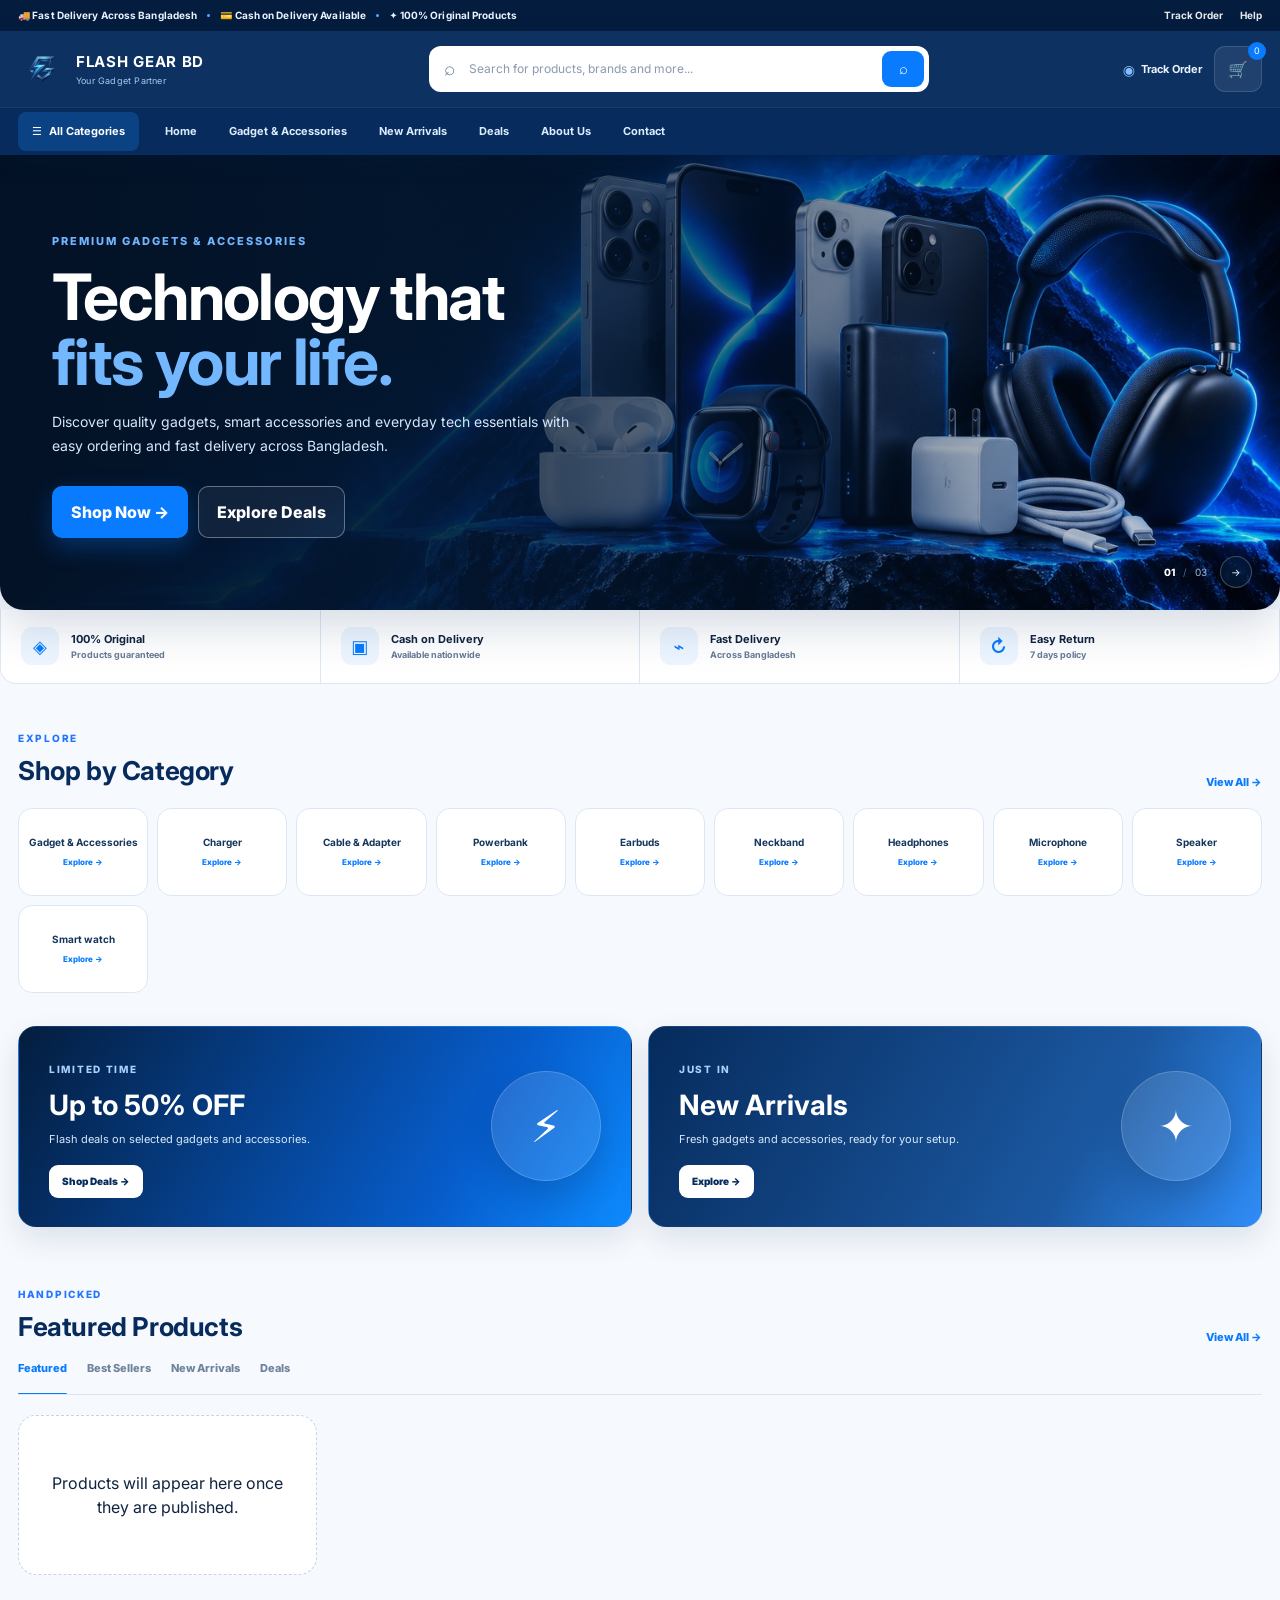
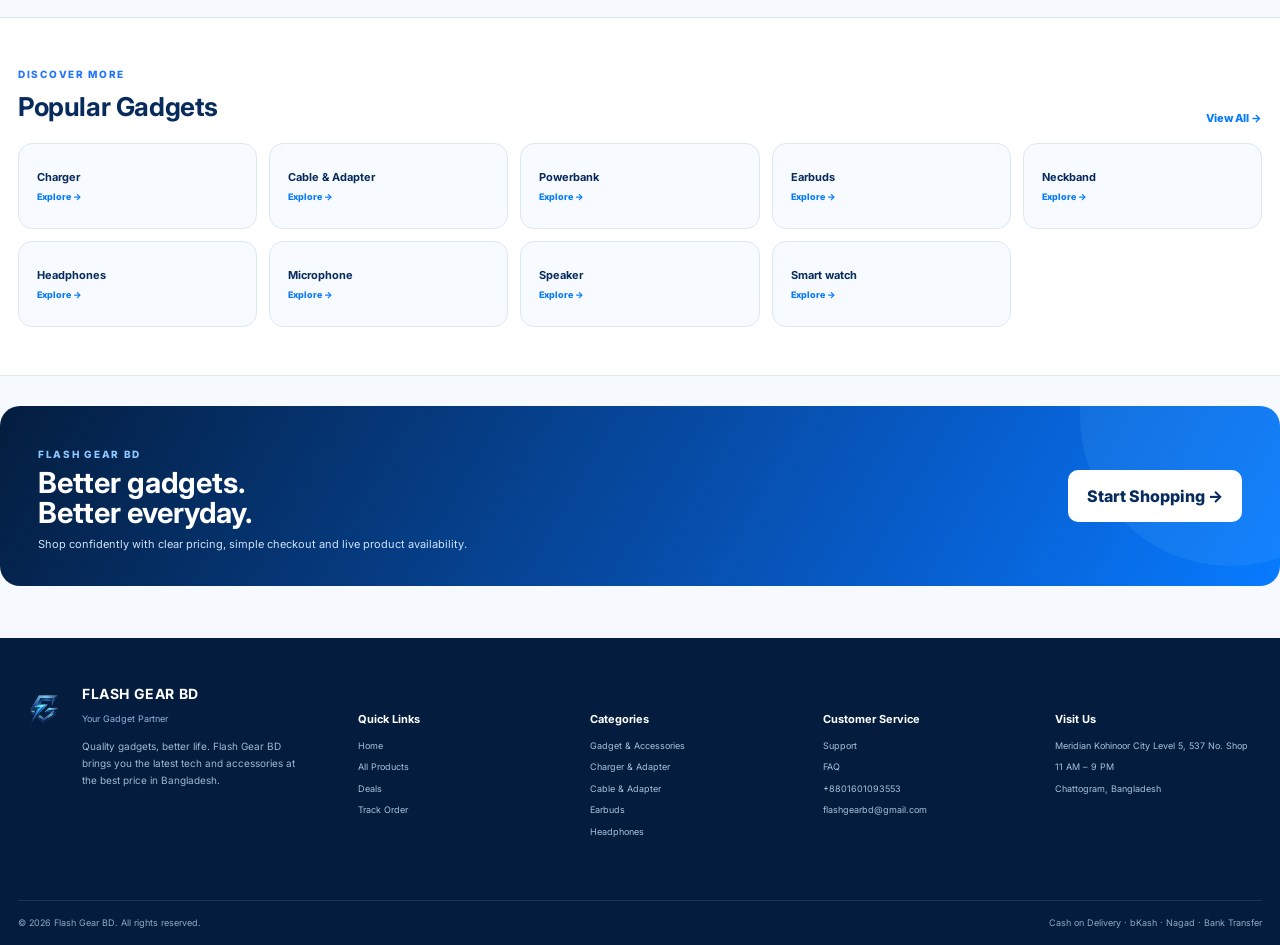
==== commit 7822699d: "Add files via upload" ====
--- a/index.html
+++ b/index.html
@@ -4,8 +4,8 @@
   <meta charset="UTF-8" />
   <meta name="viewport" content="width=device-width, initial-scale=1.0, viewport-fit=cover" />
   <meta name="theme-color" content="#0d2342" />
-  <title>Flash Gear BD — Mobile & Accessories</title>
-  <meta name="description" content="Flash Gear BD — trusted mobile phones and accessories." />
+  <title>Flash Gear BD — Your Gadget Partner</title>
+  <meta name="description" content="Flash Gear BD — premium gadgets and accessories with fast delivery across Bangladesh." />
   <link rel="icon" href="flash-gear-logo.png" />
   <link rel="stylesheet" href="styles.css" />
 </head>
--- a/styles.css
+++ b/styles.css
@@ -3,7 +3,7 @@
 :root{
   --blue:#0d63ff; --blue2:#0753d7; --navy:#0d2342; --ink:#17253b;
   --off:#f8fafc; --card:#ffffff; --line:#dce5f0; --muted:#64748b;
-  --green:#0d9f6e; --orange:#e28a08; --red:#dc3545; --shadow:0 10px 30px rgba(13,35,66,.08);
+  --green:#0d9f6e; --orange:#087bff; --red:#dc3545; --shadow:0 10px 30px rgba(13,35,66,.08);
   --ease:cubic-bezier(.22,.8,.25,1);
 }
 *{box-sizing:border-box}
@@ -43,9 +43,9 @@
 .trust-strip{max-width:1180px;margin:0 auto;padding:14px 0;display:grid;grid-template-columns:repeat(4,1fr);gap:10px}.trust-strip div{background:white;border:1px solid var(--line);border-radius:15px;padding:13px 14px;display:flex;align-items:center;gap:10px;box-shadow:0 4px 12px rgba(13,35,66,.04)}.trust-strip b{font-size:21px}.trust-strip span{font-size:12px;font-weight:700}
 .section{max-width:1180px;margin:0 auto;padding:48px 0}.section.soft{max-width:none;padding-left:max(18px,calc((100vw - 1180px)/2));padding-right:max(18px,calc((100vw - 1180px)/2));background:#f1f6fc}.section-head{display:flex;align-items:end;justify-content:space-between;margin-bottom:20px}.section-head h2{margin:3px 0 0;font-size:27px}.section-head>a{color:var(--blue);font-weight:800;font-size:13px}
 .category-grid{display:grid;grid-template-columns:repeat(8,1fr);gap:10px}.category-card{background:white;border:1px solid var(--line);border-radius:16px;padding:17px 8px;text-align:center}.category-card:hover{transform:translateY(-2px);box-shadow:var(--shadow)}.category-card span{display:block;font-size:28px;margin-bottom:7px}.category-card b{font-size:11px}
-.product-grid{display:grid;grid-template-columns:repeat(4,1fr);gap:16px}.product-card{background:white;border:1px solid var(--line);border-radius:18px;overflow:hidden;position:relative;box-shadow:0 4px 15px rgba(13,35,66,.04)}.product-card:hover{transform:translateY(-3px);box-shadow:var(--shadow)}.product-media{height:210px;background:#eef5fd;display:block}.product-media img{width:100%;height:100%;object-fit:contain}.product-placeholder{height:100%;display:grid;place-items:center;align-content:center;gap:4px;color:#7391b7;background:linear-gradient(145deg,#edf5ff,#dbeafe)}.product-placeholder span{font-size:58px}.product-placeholder small{font-weight:800;font-size:10px;text-transform:uppercase}.product-placeholder.large{min-height:430px}.badge{position:absolute;top:10px;left:10px;background:var(--blue);color:white;border-radius:99px;padding:5px 9px;font-size:9px;font-weight:800}.product-body{padding:13px}.muted{color:var(--muted);font-size:11px}.product-name{display:block;font-size:14px;font-weight:800;margin:5px 0 7px}.stock{display:inline-block;padding:4px 8px;border-radius:99px;font-size:9px;font-weight:800;margin-bottom:8px}.stock.in{background:#e4f8f0;color:var(--green)}.stock.low{background:#fff4db;color:#b56a00}.stock.out{background:#fee8eb;color:var(--red)}.price-row{display:flex;align-items:center;gap:8px;margin:3px 0 11px}.price-row strong{font-size:16px}.price-row del{font-size:10px;color:#91a0b3}.quick-add{width:100%;border:1px solid #c7dafa;background:#f6f9ff;color:var(--blue);border-radius:10px;padding:9px;font-weight:800;font-size:11px}.quick-add:hover{background:#eaf2ff;transform:translateY(-1px)}
+.product-grid{display:grid;grid-template-columns:repeat(4,1fr);gap:16px}.product-card{background:white;border:1px solid var(--line);border-radius:18px;overflow:hidden;position:relative;box-shadow:0 4px 15px rgba(13,35,66,.04)}.product-card:hover{transform:translateY(-3px);box-shadow:var(--shadow)}.product-media{height:210px;background:#eef5fd;display:block}.product-media img{width:100%;height:100%;object-fit:contain}.product-placeholder{height:100%;display:grid;place-items:center;align-content:center;gap:4px;color:#7391b7;background:linear-gradient(145deg,#edf5ff,#dbeafe)}.product-placeholder span{font-size:58px}.product-placeholder small{font-weight:800;font-size:10px;text-transform:uppercase}.product-placeholder.large{min-height:430px}.badge{position:absolute;top:10px;left:10px;background:var(--blue);color:white;border-radius:99px;padding:5px 9px;font-size:9px;font-weight:800}.product-body{padding:13px}.muted{color:var(--muted);font-size:11px}.product-name{display:block;font-size:14px;font-weight:800;margin:5px 0 7px}.stock{display:inline-block;padding:4px 8px;border-radius:99px;font-size:9px;font-weight:800;margin-bottom:8px}.stock.in{background:#e4f8f0;color:var(--green)}.stock.low{background:#eaf4ff;color:#087bff}.stock.out{background:#fee8eb;color:var(--red)}.price-row{display:flex;align-items:center;gap:8px;margin:3px 0 11px}.price-row strong{font-size:16px}.price-row del{font-size:10px;color:#91a0b3}.quick-add{width:100%;border:1px solid #c7dafa;background:#f6f9ff;color:var(--blue);border-radius:10px;padding:9px;font-weight:800;font-size:11px}.quick-add:hover{background:#eaf2ff;transform:translateY(-1px)}
 .promo{max-width:1180px;margin:20px auto 50px;padding:35px;border-radius:22px;background:var(--navy);color:white;display:flex;align-items:center;justify-content:space-between;gap:25px}.promo h2{margin:5px 0;font-size:30px}.promo p{color:#c4d3e7;max-width:600px}.support-cards{display:grid;grid-template-columns:repeat(3,1fr);gap:13px}.support-cards a{background:white;border:1px solid var(--line);border-radius:17px;padding:18px;display:grid;gap:3px}.support-cards span{font-size:11px;color:var(--muted)}
-.page{max-width:1180px;margin:auto;padding:35px 18px 70px}.page.narrow{max-width:780px}.page-head{margin-bottom:25px}.page-head h1{font-size:38px;line-height:1.1;margin:5px 0}.page-head p{color:var(--muted)}.searchbar{display:flex;background:white;border:1px solid var(--line);border-radius:999px;overflow:hidden;margin-bottom:15px;box-shadow:0 4px 14px rgba(13,35,66,.04)}.searchbar input{flex:1;border:0;padding:14px 16px;outline:none}.searchbar button{border:0;background:var(--blue);color:white;width:52px}.chips{display:flex;gap:7px;overflow:auto;padding-bottom:18px}.chips button{border:1px solid var(--line);background:white;border-radius:99px;padding:8px 13px;font-size:11px;white-space:nowrap}.chips button.active{background:var(--blue);border-color:var(--blue);color:white}.shop-layout{display:grid;grid-template-columns:210px 1fr;gap:20px}.filter-panel{background:white;border:1px solid var(--line);border-radius:16px;padding:17px;height:max-content;display:grid;gap:10px}.filter-panel label{font-size:11px;font-weight:800;margin-top:7px}.filter-panel select{border:1px solid var(--line);padding:9px;border-radius:9px}.check{font-weight:500!important}.results-head{display:flex;justify-content:space-between;margin-bottom:13px;color:var(--muted);font-size:12px}.results-head select{border:1px solid var(--line);padding:8px;border-radius:8px}.back{display:inline-block;margin-bottom:15px;color:var(--blue);font-weight:800;font-size:13px}.product-detail{display:grid;grid-template-columns:1fr 1fr;gap:35px;background:white;border:1px solid var(--line);border-radius:24px;padding:22px}.detail-media{border-radius:18px;overflow:hidden;background:#eef5fd}.detail-info h1{font-size:34px;line-height:1.1;margin:5px 0}.detail-price{display:flex;gap:10px;align-items:center;margin:18px 0 5px}.detail-price strong{font-size:30px}.detail-price del{color:var(--muted)}.detail-info>p{color:var(--muted);font-size:13px}.variant{margin:22px 0;display:grid;gap:7px}.variant button{width:max-content;border:1px solid var(--blue);color:var(--blue);background:white;padding:8px 13px;border-radius:9px}.buy-row{display:flex;gap:10px}.qty{display:flex;align-items:center;border:1px solid var(--line);border-radius:10px;overflow:hidden;background:white}.qty button{border:0;background:#f3f7fc;width:36px;height:42px}.qty span{min-width:32px;text-align:center;font-weight:800}.grow{flex:1}.mini-trust{display:flex;flex-wrap:wrap;gap:8px;margin-top:18px}.mini-trust span{font-size:10px;background:#f1f6fc;border-radius:9px;padding:7px}.cart-list{display:grid;gap:10px}.cart-item{background:white;border:1px solid var(--line);border-radius:16px;padding:12px;display:grid;grid-template-columns:70px 1fr auto auto;gap:12px;align-items:center}.cart-thumb{width:70px;height:70px;border-radius:12px;overflow:hidden}.cart-thumb .product-placeholder span{font-size:30px}.cart-main{display:grid;gap:3px}.cart-main small{color:var(--muted)}.cart-main strong{font-size:15px}.remove{border:0;background:none;font-size:22px;color:var(--muted)}.summary{margin-top:15px;background:white;border:1px solid var(--line);border-radius:18px;padding:18px;display:grid;gap:10px}.summary>div{display:flex;justify-content:space-between;gap:20px;font-size:13px}.summary hr{width:100%;border:0;border-top:1px solid var(--line)}.summary .grand{font-size:18px}.summary .btn{margin-top:7px}.empty{text-align:center;background:white;border:1px dashed #c5d3e4;border-radius:18px;padding:55px 20px}.empty-icon{font-size:50px}.form-card{background:white;border:1px solid var(--line);border-radius:20px;padding:22px;display:grid;gap:15px}.form-card h2{font-size:18px;margin:10px 0 0}.form-card label{font-size:11px;font-weight:800;display:grid;gap:6px}.form-card input,.form-card select,.form-card textarea{border:1px solid var(--line);border-radius:10px;padding:12px;outline:none;background:#fff}.form-card textarea{min-height:85px;resize:vertical}.two{display:grid;grid-template-columns:1fr 1fr;gap:12px}.steps{display:flex;justify-content:space-between;background:white;border:1px solid var(--line);padding:12px 15px;border-radius:13px;margin-bottom:15px;font-size:11px;color:var(--muted)}.steps b{color:var(--blue)}.payment-options{display:grid;gap:8px}.payment{border:1px solid var(--line);border-radius:13px;padding:12px;display:grid;grid-template-columns:20px 25px 1fr;align-items:center;gap:7px;cursor:pointer}.payment input{accent-color:var(--blue)}.payment small{grid-column:3;color:var(--muted)}.checkout-summary{margin-top:5px}.legal{text-align:center;color:var(--muted);font-size:9px}.success-card{background:white;border:1px solid var(--line);border-radius:22px;padding:35px;text-align:center;display:grid;gap:10px}.success-icon{width:70px;height:70px;border-radius:50%;background:#e6f8f1;color:var(--green);display:grid;place-items:center;font-size:40px;font-weight:900;margin:auto}.success-card p{color:var(--muted)}.confirm-total{font-size:24px}.tracking-card{margin-top:15px;background:white;border:1px solid var(--line);border-radius:20px;padding:20px}.tracking-top{display:flex;justify-content:space-between}.timeline{margin:25px 0;display:grid;gap:17px}.timeline>div{display:grid;grid-template-columns:25px 1fr;color:#aab8c9}.timeline>div.done{color:var(--blue)}.timeline span{font-weight:800;color:var(--ink)}.timeline small{display:block;color:var(--muted);font-weight:500}.tracking-meta{display:grid;grid-template-columns:1fr 1fr;gap:10px;background:#f5f8fc;padding:12px;border-radius:12px;font-size:10px}.tracking-meta b{display:block;margin-top:3px}.account-card{background:white;border:1px solid var(--line);border-radius:20px;padding:20px;display:flex;gap:15px;align-items:center}.avatar{width:65px;height:65px;border-radius:50%;background:#e9f2ff;display:grid;place-items:center;font-size:30px}.account-card h1{margin:0;font-size:22px}.menu-list,.support-list{margin-top:15px;display:grid;gap:8px}.menu-list a,.support-list a{background:white;border:1px solid var(--line);border-radius:13px;padding:14px;display:flex;gap:12px;align-items:center}.menu-list a span,.support-list a strong{margin-left:auto}.support-list a div{display:grid;gap:2px}.support-list small{color:var(--muted)}.help-banner{margin-top:12px;padding:15px;background:#eaf3ff;border:1px solid #c9defd;border-radius:14px;display:flex;gap:9px;flex-wrap:wrap}.help-banner span{width:100%;margin-left:27px;color:var(--muted);font-size:11px}.faq{display:grid;gap:9px}.faq details{background:white;border:1px solid var(--line);border-radius:13px;padding:14px}.faq summary{font-weight:800;cursor:pointer}.faq p{color:var(--muted);font-size:12px;margin-bottom:0}
+.page{max-width:1180px;margin:auto;padding:35px 18px 70px}.page.narrow{max-width:780px}.page-head{margin-bottom:25px}.page-head h1{font-size:38px;line-height:1.1;margin:5px 0}.page-head p{color:var(--muted)}.searchbar{display:flex;background:white;border:1px solid var(--line);border-radius:999px;overflow:hidden;margin-bottom:15px;box-shadow:0 4px 14px rgba(13,35,66,.04)}.searchbar input{flex:1;border:0;padding:14px 16px;outline:none}.searchbar button{border:0;background:var(--blue);color:white;width:52px}.chips{display:flex;gap:7px;overflow:auto;padding-bottom:18px}.chips button{border:1px solid var(--line);background:white;border-radius:99px;padding:8px 13px;font-size:11px;white-space:nowrap}.chips button.active{background:var(--blue);border-color:var(--blue);color:white}.shop-layout{display:grid;grid-template-columns:210px 1fr;gap:20px}.filter-panel{background:white;border:1px solid var(--line);border-radius:16px;padding:17px;height:max-content;display:grid;gap:10px}.filter-panel label{font-size:11px;font-weight:800;margin-top:7px}.filter-panel select{border:1px solid var(--line);padding:9px;border-radius:9px}.check{font-weight:500!important}.results-head{display:flex;justify-content:space-between;margin-bottom:13px;color:var(--muted);font-size:12px}.results-head select{border:1px solid var(--line);padding:8px;border-radius:8px}.back{display:inline-block;margin-bottom:15px;color:var(--blue);font-weight:800;font-size:13px}.product-detail{display:grid;grid-template-columns:1fr 1fr;gap:35px;background:white;border:1px solid var(--line);border-radius:24px;padding:22px}.detail-media{border-radius:18px;overflow:hidden;background:#eef5fd;width:100%;aspect-ratio:1/1;max-height:500px;display:grid;place-items:center}.detail-media img{display:block;width:100%;height:100%;max-width:100%;max-height:100%;object-fit:contain;object-position:center}.detail-media .product-placeholder.large{width:100%;height:100%;min-height:0}.detail-info h1{font-size:34px;line-height:1.1;margin:5px 0}.detail-price{display:flex;gap:10px;align-items:center;margin:18px 0 5px}.detail-price strong{font-size:30px}.detail-price del{color:var(--muted)}.detail-info>p{color:var(--muted);font-size:13px}.variant{margin:22px 0;display:grid;gap:7px}.variant button{width:max-content;border:1px solid var(--blue);color:var(--blue);background:white;padding:8px 13px;border-radius:9px}.buy-row{display:flex;gap:10px}.qty{display:flex;align-items:center;border:1px solid var(--line);border-radius:10px;overflow:hidden;background:white}.qty button{border:0;background:#f3f7fc;width:36px;height:42px}.qty span{min-width:32px;text-align:center;font-weight:800}.grow{flex:1}.mini-trust{display:flex;flex-wrap:wrap;gap:8px;margin-top:18px}.mini-trust span{font-size:10px;background:#f1f6fc;border-radius:9px;padding:7px}.cart-list{display:grid;gap:10px}.cart-item{background:white;border:1px solid var(--line);border-radius:16px;padding:12px;display:grid;grid-template-columns:70px 1fr auto auto;gap:12px;align-items:center}.cart-thumb{width:70px;height:70px;border-radius:12px;overflow:hidden}.cart-thumb .product-placeholder span{font-size:30px}.cart-main{display:grid;gap:3px}.cart-main small{color:var(--muted)}.cart-main strong{font-size:15px}.remove{border:0;background:none;font-size:22px;color:var(--muted)}.summary{margin-top:15px;background:white;border:1px solid var(--line);border-radius:18px;padding:18px;display:grid;gap:10px}.summary>div{display:flex;justify-content:space-between;gap:20px;font-size:13px}.summary hr{width:100%;border:0;border-top:1px solid var(--line)}.summary .grand{font-size:18px}.summary .btn{margin-top:7px}.empty{text-align:center;background:white;border:1px dashed #c5d3e4;border-radius:18px;padding:55px 20px}.empty-icon{font-size:50px}.form-card{background:white;border:1px solid var(--line);border-radius:20px;padding:22px;display:grid;gap:15px}.form-card h2{font-size:18px;margin:10px 0 0}.form-card label{font-size:11px;font-weight:800;display:grid;gap:6px}.form-card input,.form-card select,.form-card textarea{border:1px solid var(--line);border-radius:10px;padding:12px;outline:none;background:#fff}.form-card textarea{min-height:85px;resize:vertical}.two{display:grid;grid-template-columns:1fr 1fr;gap:12px}.steps{display:flex;justify-content:space-between;background:white;border:1px solid var(--line);padding:12px 15px;border-radius:13px;margin-bottom:15px;font-size:11px;color:var(--muted)}.steps b{color:var(--blue)}.payment-options{display:grid;gap:8px}.payment{border:1px solid var(--line);border-radius:13px;padding:12px;display:grid;grid-template-columns:20px 25px 1fr;align-items:center;gap:7px;cursor:pointer}.payment input{accent-color:var(--blue)}.payment small{grid-column:3;color:var(--muted)}.checkout-summary{margin-top:5px}.legal{text-align:center;color:var(--muted);font-size:9px}.success-card{background:white;border:1px solid var(--line);border-radius:22px;padding:35px;text-align:center;display:grid;gap:10px}.success-icon{width:70px;height:70px;border-radius:50%;background:#e6f8f1;color:var(--green);display:grid;place-items:center;font-size:40px;font-weight:900;margin:auto}.success-card p{color:var(--muted)}.confirm-total{font-size:24px}.tracking-card{margin-top:15px;background:white;border:1px solid var(--line);border-radius:20px;padding:20px}.tracking-top{display:flex;justify-content:space-between}.timeline{margin:25px 0;display:grid;gap:17px}.timeline>div{display:grid;grid-template-columns:25px 1fr;color:#aab8c9}.timeline>div.done{color:var(--blue)}.timeline span{font-weight:800;color:var(--ink)}.timeline small{display:block;color:var(--muted);font-weight:500}.tracking-meta{display:grid;grid-template-columns:1fr 1fr;gap:10px;background:#f5f8fc;padding:12px;border-radius:12px;font-size:10px}.tracking-meta b{display:block;margin-top:3px}.account-card{background:white;border:1px solid var(--line);border-radius:20px;padding:20px;display:flex;gap:15px;align-items:center}.avatar{width:65px;height:65px;border-radius:50%;background:#e9f2ff;display:grid;place-items:center;font-size:30px}.account-card h1{margin:0;font-size:22px}.menu-list,.support-list{margin-top:15px;display:grid;gap:8px}.menu-list a,.support-list a{background:white;border:1px solid var(--line);border-radius:13px;padding:14px;display:flex;gap:12px;align-items:center}.menu-list a span,.support-list a strong{margin-left:auto}.support-list a div{display:grid;gap:2px}.support-list small{color:var(--muted)}.help-banner{margin-top:12px;padding:15px;background:#eaf3ff;border:1px solid #c9defd;border-radius:14px;display:flex;gap:9px;flex-wrap:wrap}.help-banner span{width:100%;margin-left:27px;color:var(--muted);font-size:11px}.faq{display:grid;gap:9px}.faq details{background:white;border:1px solid var(--line);border-radius:13px;padding:14px}.faq summary{font-weight:800;cursor:pointer}.faq p{color:var(--muted);font-size:12px;margin-bottom:0}
 footer{background:var(--navy);color:white;padding:38px max(18px,calc((100vw - 1180px)/2));margin-top:20px}.footer-brand{display:flex;align-items:center;gap:10px}.footer-brand img{width:45px;height:45px;object-fit:contain;border-radius:8px}.footer-brand b{display:block}.footer-brand span{font-size:10px;color:#b8c8dc}.footer-grid{display:grid;grid-template-columns:repeat(3,1fr);gap:30px;margin:28px 0}.footer-grid div{display:grid;gap:8px}.footer-grid b{font-size:12px}.footer-grid a{font-size:11px;color:#b8c8dc}.toast{position:fixed;left:50%;bottom:85px;transform:translateX(-50%);z-index:100;background:var(--navy);color:white;padding:11px 15px;border-radius:99px;box-shadow:var(--shadow);font-size:12px;font-weight:700}.bottom-nav{display:none}
 
 @media(max-width:900px){
@@ -61,5 +61,340 @@
   .header-search-form{height:40px}
   .topbar-inner{padding-bottom:10px}
   .hero{margin:10px 10px 0;padding:28px 22px;border-radius:20px;grid-template-columns:1fr;min-height:510px}.hero-art{min-height:210px}.hero-device{right:80px;top:15px;width:125px;height:205px}.hero-device.small{right:8px;top:75px;width:90px;height:150px}.hero-device.cable{right:180px;top:120px;width:80px;height:80px}.hero h1{font-size:43px}.hero p{font-size:12px}.hero-actions{margin-top:18px}.trust-strip{grid-template-columns:repeat(2,1fr);padding:10px}.trust-strip div{padding:10px}.trust-strip span{font-size:10px}
-  .section{padding:32px 12px}.section.soft{padding-left:12px;padding-right:12px}.section-head h2{font-size:21px}.category-grid{grid-template-columns:repeat(4,1fr);gap:7px}.category-card{padding:12px 4px}.category-card span{font-size:23px}.category-card b{font-size:9px}.product-grid{grid-template-columns:repeat(2,1fr);gap:9px}.product-media{height:145px}.product-body{padding:10px}.product-name{font-size:11px}.price-row strong{font-size:13px}.quick-add{font-size:10px;padding:8px}.promo{margin:10px 12px 35px;padding:25px 20px;display:grid}.promo h2{font-size:25px}.support-cards{grid-template-columns:1fr}.page{padding:25px 12px 80px}.page-head h1{font-size:30px}.shop-layout{grid-template-columns:1fr}.filter-panel{display:none}.product-detail{grid-template-columns:1fr;padding:12px;gap:20px}.product-placeholder.large{min-height:300px}.detail-info h1{font-size:27px}.detail-price strong{font-size:26px}.cart-item{grid-template-columns:55px 1fr auto;gap:8px}.cart-thumb{width:55px;height:55px}.cart-item>.qty{grid-column:2}.remove{grid-column:3;grid-row:1}.two{grid-template-columns:1fr}.footer-grid{grid-template-columns:1fr 1fr}.bottom-nav{position:fixed;bottom:0;left:0;right:0;z-index:60;background:white;border-top:1px solid var(--line);display:grid;grid-template-columns:repeat(4,1fr);padding:7px 5px calc(7px + env(safe-area-inset-bottom));box-shadow:0 -5px 20px rgba(13,35,66,.08)}.bottom-nav a{position:relative;text-align:center;font-size:17px;color:#6b7d93}.bottom-nav a:first-child{color:var(--blue)}.bottom-nav small{display:block;font-size:8px;font-weight:700}.bottom-nav b{right:25%;top:0}
-}
+  .section{padding:32px 12px}.section.soft{padding-left:12px;padding-right:12px}.section-head h2{font-size:21px}.category-grid{grid-template-columns:repeat(4,1fr);gap:7px}.category-card{padding:12px 4px}.category-card span{font-size:23px}.category-card b{font-size:9px}.product-grid{grid-template-columns:repeat(2,1fr);gap:9px}.product-media{height:145px}.product-body{padding:10px}.product-name{font-size:11px}.price-row strong{font-size:13px}.quick-add{font-size:10px;padding:8px}.promo{margin:10px 12px 35px;padding:25px 20px;display:grid}.promo h2{font-size:25px}.support-cards{grid-template-columns:1fr}.page{padding:25px 12px 80px}.page-head h1{font-size:30px}.shop-layout{grid-template-columns:1fr}.filter-panel{display:none}.product-detail{grid-template-columns:1fr;padding:12px;gap:20px}.product-placeholder.large{min-height:0}.detail-media{aspect-ratio:1/1;max-height:min(88vw,380px)}.detail-info h1{font-size:27px}.detail-price strong{font-size:26px}.cart-item{grid-template-columns:55px 1fr auto;gap:8px}.cart-thumb{width:55px;height:55px}.cart-item>.qty{grid-column:2}.remove{grid-column:3;grid-row:1}.two{grid-template-columns:1fr}.footer-grid{grid-template-columns:1fr 1fr}.bottom-nav{position:fixed;bottom:0;left:0;right:0;z-index:60;background:white;border-top:1px solid var(--line);display:grid;grid-template-columns:repeat(4,1fr);padding:7px 5px calc(7px + env(safe-area-inset-bottom));box-shadow:0 -5px 20px rgba(13,35,66,.08)}.bottom-nav a{position:relative;text-align:center;font-size:17px;color:#6b7d93}.bottom-nav a:first-child{color:var(--blue)}.bottom-nav small{display:block;font-size:8px;font-weight:700}.bottom-nav b{right:25%;top:0}
+}
+
+/* FGBD V1.0.3 — Hero, floating dock and checkout validation */
+.hero{
+  background-image:url("hero-background.png");
+  background-size:cover;
+  background-position:center right;
+  background-repeat:no-repeat;
+  isolation:isolate;
+  min-height:520px;
+}
+.hero::before{
+  content:"";
+  position:absolute;
+  inset:0;
+  z-index:-2;
+  background:linear-gradient(90deg,rgba(2,9,22,.96) 0%,rgba(3,17,40,.88) 34%,rgba(5,32,70,.28) 66%,rgba(0,0,0,.05) 100%);
+}
+.hero::after{
+  content:"";
+  position:absolute;
+  left:0;
+  right:0;
+  bottom:0;
+  height:145px;
+  z-index:1;
+  pointer-events:none;
+  background:linear-gradient(to bottom,rgba(248,250,252,0) 0%,rgba(248,250,252,.08) 22%,rgba(248,250,252,.48) 62%,var(--off) 100%);
+}
+.hero-copy,.hero-art{z-index:2}
+.hero-copy{max-width:620px}
+.hero-art{min-height:280px}
+.hero-blend{display:none}
+.category-card{position:relative}
+.category-card.coming{opacity:.9}
+.category-card.coming small{display:block;margin-top:3px;font-size:8px;color:var(--blue);font-weight:800}
+.phone-field{display:flex;align-items:center;border:1px solid var(--line);border-radius:10px;background:#fff;overflow:hidden;min-height:46px;box-shadow:0 3px 10px rgba(13,35,66,.03)}
+.phone-field>span{padding:0 11px;border-right:1px solid var(--line);font-weight:800;color:var(--ink);font-size:13px;background:#f7faff;height:46px;display:flex;align-items:center}
+.phone-field input{border:0!important;box-shadow:none!important;border-radius:0!important;flex:1;min-width:0;padding:12px!important}
+.field-hint{font-size:10px;color:var(--muted);font-weight:600}
+.form-card [data-field].field-invalid>input,
+.form-card [data-field].field-invalid>select,
+.form-card [data-field].field-invalid>textarea,
+.form-card [data-field].field-invalid .phone-field{
+  border-color:var(--red)!important;
+  box-shadow:0 0 0 3px rgba(220,53,69,.13),0 5px 14px rgba(220,53,69,.10)!important;
+}
+.form-card [data-field].field-invalid .field-hint{color:var(--red)}
+.order-submit:disabled,.order-submit.is-disabled{opacity:.52;filter:saturate(.55);box-shadow:none;cursor:not-allowed;pointer-events:none;transform:none!important}
+.delivery-note-card{display:grid;gap:5px;background:#f2f7ff;border:1px solid #d5e5fb;border-radius:14px;padding:12px;font-size:11px}
+.delivery-note-card span{color:var(--muted)}
+.free-delivery-progress{color:var(--blue)!important;font-weight:800}
+.footer-grid span{font-size:11px;color:#b8c8dc}
+.footer-payment{border-top:1px solid rgba(255,255,255,.12);padding:12px 0;color:#b8c8dc;font-size:10px}
+.footer-payment b{color:#fff}
+
+@media(max-width:900px){
+  .hero{margin:10px 0 0;border-radius:0 0 22px 22px;min-height:540px;padding:30px 20px;background-position:62% center}
+  .hero::before{background:linear-gradient(90deg,rgba(2,9,22,.97) 0%,rgba(3,17,40,.84) 45%,rgba(5,32,70,.30) 76%,rgba(0,0,0,.04) 100%)}
+  .hero::after{height:130px}
+  .hero-art{min-height:180px}
+  .hero h1{font-size:42px}
+  .hero p{max-width:520px}
+  .bottom-nav{
+    left:50%;right:auto;bottom:12px;width:min(360px,calc(100vw - 28px));
+    transform:translateX(-50%);border:1px solid rgba(207,219,235,.88);border-radius:20px;
+    padding:5px 7px calc(5px + env(safe-area-inset-bottom));
+    background:rgba(255,255,255,.88);backdrop-filter:blur(18px);-webkit-backdrop-filter:blur(18px);
+    box-shadow:0 12px 34px rgba(13,35,66,.16),0 2px 7px rgba(13,35,66,.08);
+  }
+  .bottom-nav a{font-size:15px;padding:2px 0;border-radius:14px}
+  .bottom-nav small{font-size:7px;line-height:1.2}
+  .bottom-nav b{right:23%;top:-2px;min-width:16px;height:16px;font-size:8px}
+  .toast{bottom:88px}
+  .page{padding-bottom:105px}
+}
+.subcategory-panel{background:#f2f7ff;border:1px solid #d5e5fb;border-radius:16px;padding:14px;margin-bottom:18px;display:grid;gap:5px}.subcategory-panel>b{font-size:13px}.subcategory-panel>span{font-size:10px;color:var(--muted)}.subchips{padding:7px 0 0}.coming-soon-card{background:white;border:1px solid #d9e5f3;border-radius:22px;padding:42px 24px;text-align:center;display:grid;justify-items:center;gap:10px;box-shadow:var(--shadow);min-height:280px}.coming-soon-icon{width:62px;height:62px;border-radius:18px;background:#eaf3ff;display:grid;place-items:center;font-size:30px}.coming-soon-card h2{max-width:650px;margin:0;font-size:25px}.coming-soon-card p{color:var(--muted);margin:0 0 8px}
+.subcategory-panel{background:#f2f7ff;border:1px solid #d5e5fb;border-radius:16px;padding:14px;margin-bottom:18px;display:grid;gap:5px}.subcategory-panel>b{font-size:13px}.subcategory-panel>span{font-size:10px;color:var(--muted)}.subchips{padding:7px 0 0}.coming-soon-card{background:white;border:1px solid #d9e5f3;border-radius:22px;padding:42px 24px;text-align:center;display:grid;justify-items:center;gap:10px;box-shadow:var(--shadow);min-height:280px}.coming-soon-icon{width:62px;height:62px;border-radius:18px;background:#eaf3ff;display:grid;place-items:center;font-size:30px}.coming-soon-card h2{max-width:650px;margin:0;font-size:25px}.coming-soon-card p{color:var(--muted);margin:0 0 8px}
+
+
+/* FGBD V1.0.17 — clean storefront refinement */
+.category-grid{grid-template-columns:repeat(6,1fr)}
+.category-card{min-height:70px;display:flex;flex-direction:column;justify-content:center;gap:5px;padding:15px 10px;box-shadow:none}
+.category-card span{display:none!important}
+.category-card b{font-size:12px;line-height:1.25}
+.category-card small{font-size:8px;color:var(--blue);font-weight:800}
+.category-card:hover{transform:translateY(-1px);box-shadow:0 8px 20px rgba(13,35,66,.08)}
+.subcategory-panel{background:transparent;border:0;padding:0;margin-bottom:18px}
+.subcategory-panel>b{font-size:14px}.subcategory-panel>span{font-size:11px}
+.subchips{padding-top:8px}
+.product-media{position:relative;aspect-ratio:1/1;height:auto;min-height:0}
+.product-media img{display:block;width:100%;height:100%;object-fit:contain;padding:10px}
+.product-card{box-shadow:0 2px 10px rgba(13,35,66,.035)}
+.product-card:hover{transform:translateY(-2px)}
+.product-body{min-height:158px;display:flex;flex-direction:column}
+.product-body .quick-add{margin-top:auto}
+.detail-gallery{min-width:0}
+.detail-thumbs{display:flex;gap:8px;overflow:auto;padding:10px 2px 2px}
+.detail-thumb{flex:0 0 58px;width:58px;height:58px;padding:3px;background:#fff;border:1px solid var(--line);border-radius:10px;overflow:hidden}
+.detail-thumb.active{border-color:var(--blue);box-shadow:0 0 0 2px rgba(13,99,255,.12)}
+.detail-thumb img{width:100%;height:100%;object-fit:contain}
+.detail-media{background:#f4f7fb}
+.payment{grid-template-columns:20px 38px 1fr;min-height:64px;background:#fff}
+.payment-icon,.payment-logo-wrap{width:34px;height:34px;display:grid;place-items:center}
+.payment-logo-wrap{border-radius:8px;background:#fff;overflow:hidden}
+.payment-logo-wrap img{max-width:100%;max-height:100%;object-fit:contain}
+.payment-brand>div{display:grid;gap:2px}.payment-brand small{grid-column:auto}
+.payment small{grid-column:3;font-size:10px}
+.payment:has(input:checked){border-color:#9fc2ff;box-shadow:0 0 0 3px rgba(13,99,255,.07)}
+.header-search-form{box-shadow:0 3px 12px rgba(0,0,0,.09)}
+.hero{box-shadow:0 16px 40px rgba(13,35,66,.09)}
+.loading-skeleton{background:linear-gradient(90deg,#edf2f7 25%,#f7f9fb 37%,#edf2f7 63%);background-size:400% 100%;animation:skeleton 1.2s ease infinite}
+@keyframes skeleton{0%{background-position:100% 0}100%{background-position:-100% 0}}
+@media(max-width:900px){
+  .category-grid{grid-template-columns:repeat(3,1fr);gap:7px}
+  .category-card{min-height:62px;padding:12px 7px}
+  .category-card b{font-size:10px}
+  .product-media{aspect-ratio:1/1;height:auto}
+  .product-media img{padding:8px}
+  .detail-media{aspect-ratio:1/1;max-height:min(82vw,360px)}
+  .payment{grid-template-columns:18px 36px 1fr;padding:10px}
+}
+
+/* FGBD V1.0.22 — live search suggestions */
+.header-search{position:relative}
+.header-search-suggestions{display:none;position:absolute;z-index:1200;top:calc(100% + 8px);left:0;right:0;background:#fff;border:1px solid var(--line);border-radius:16px;box-shadow:0 14px 35px rgba(13,35,66,.16);padding:6px;overflow:hidden}
+.header-search-suggestions.show{display:grid;gap:3px}
+.search-suggestion{width:100%;display:flex;align-items:center;gap:10px;border:0;background:#fff;text-align:left;padding:9px;border-radius:11px;cursor:pointer}
+.search-suggestion:hover,.search-suggestion:focus{background:#f3f7fc;outline:none}
+.search-suggestion-image{width:42px;height:42px;min-width:42px;border-radius:9px;overflow:hidden;background:#eef5fd;display:grid;place-items:center}
+.search-suggestion-image img{width:100%;height:100%;object-fit:contain}
+.search-suggestion-image .product-placeholder{min-height:42px;height:42px;width:42px}
+.search-suggestion-image .product-placeholder span{font-size:18px}
+.search-suggestion-copy{min-width:0;display:grid;gap:2px}
+.search-suggestion-copy b{font-size:12px;white-space:nowrap;overflow:hidden;text-overflow:ellipsis;color:var(--ink)}
+.search-suggestion-copy small{font-size:10px;color:var(--muted);white-space:nowrap;overflow:hidden;text-overflow:ellipsis}
+.search-suggestion-empty{padding:14px 12px;color:var(--muted);font-size:11px;text-align:center}
+@media(max-width:700px){.header-search-suggestions{top:calc(100% + 5px);max-height:330px;overflow:auto}.search-suggestion{padding:10px}}
+
+/* FGBD V1.0.22 — image fallback, confirmation, and compact fixed mobile dock */
+.product-image-wrap,.product-image-fallback{display:block;width:100%;height:100%}
+.product-image-wrap{position:relative}
+.product-image-wrap>img{display:block;width:100%;height:100%;object-fit:contain}
+.product-image-wrap>.product-placeholder{position:absolute;inset:0;display:grid;place-items:center;align-content:center;gap:5px;background:#eef4fb;color:#6f8196;text-align:center}
+.product-image-wrap>.product-placeholder small{font-size:9px;font-weight:700}
+.product-image-fallback{display:grid;place-items:center;background:#eef4fb}
+.confirmation-breakdown{display:grid;gap:8px;width:100%;background:#f5f8fc;border:1px solid var(--line);border-radius:14px;padding:13px;text-align:left;font-size:12px}
+.confirmation-breakdown span,.confirmation-breakdown strong{display:flex;justify-content:space-between;gap:12px}
+.confirmation-breakdown strong{padding-top:8px;border-top:1px solid var(--line);font-size:14px}
+
+@media(max-width:900px){
+  .bottom-nav{
+    position:fixed !important;
+    left:50% !important;
+    right:auto !important;
+    bottom:calc(10px + env(safe-area-inset-bottom)) !important;
+    transform:translateX(-50%) !important;
+    width:min(300px,calc(100vw - 32px)) !important;
+    height:50px;
+    min-height:50px;
+    z-index:9999 !important;
+    display:grid !important;
+    grid-template-columns:repeat(4,1fr);
+    align-items:center;
+    padding:3px 5px !important;
+    border:1px solid rgba(190,207,228,.9) !important;
+    border-radius:17px !important;
+    background:rgba(255,255,255,.94) !important;
+    backdrop-filter:blur(18px);
+    -webkit-backdrop-filter:blur(18px);
+    box-shadow:0 10px 28px rgba(13,35,66,.18),0 2px 7px rgba(13,35,66,.08) !important;
+  }
+  .bottom-nav a{font-size:14px !important;line-height:1 !important;padding:3px 0 !important;border-radius:12px !important}
+  .bottom-nav small{font-size:7px !important;line-height:1.15 !important;margin-top:3px}
+  .bottom-nav b{right:20% !important;top:0 !important;min-width:14px !important;height:14px !important;line-height:14px !important;font-size:7px !important}
+  .page{padding-bottom:92px !important}
+  footer{padding-bottom:90px !important}
+  .toast{bottom:72px !important}
+}
+
+/* FGBD V1.0.24 — complete blue storefront redesign */
+:root{
+  --blue:#087bff;
+  --blue2:#075dcc;
+  --navy:#062b5c;
+  --navy2:#041d3e;
+  --ink:#10233f;
+  --off:#f6f9fd;
+  --card:#ffffff;
+  --line:#dce7f4;
+  --muted:#667a94;
+  --green:#0a9f70;
+  --orange:#087bff;
+  --red:#d83a4b;
+  --shadow:0 12px 32px rgba(6,43,92,.08);
+}
+body{background:#f6f9fd;color:var(--ink)}
+.announcement-bar{background:#041d3e;color:#eaf3ff;font-size:10px;font-weight:700;letter-spacing:.1px}
+.announcement-inner{max-width:1280px;margin:auto;min-height:31px;padding:0 18px;display:flex;align-items:center;gap:10px}
+.announcement-inner i{width:3px;height:3px;border-radius:50%;background:#5ca7ff;display:block}
+.announcement-links{margin-left:auto;display:flex;gap:16px}
+.announcement-links a{color:#fff;opacity:.9}
+.announcement-links a:hover{opacity:1;color:#8fc5ff}
+.topbar{position:sticky;top:0;background:rgba(6,43,92,.97);box-shadow:0 7px 22px rgba(4,29,62,.18)}
+.topbar-inner{max-width:1280px;min-height:76px;padding:10px 18px;gap:20px}
+.brand{min-width:218px;gap:10px}
+.brand img{width:48px;height:48px;border-radius:12px}
+.brand b{font-size:15px;letter-spacing:.7px;color:#fff}
+.brand small{font-size:9px;color:#a9c9ee;letter-spacing:.2px}
+.header-search{max-width:500px;margin:0 auto;flex:1}
+.header-search-form{height:46px;border-radius:12px;box-shadow:none;border:0;background:#fff}
+.header-search-form:focus-within{box-shadow:0 0 0 3px rgba(91,170,255,.25)}
+.header-search-icon{width:40px;color:#6e829d}
+.header-search-form input{font-size:12px}
+.header-search-submit{width:42px;height:36px;border-radius:9px;margin-right:5px;background:var(--blue)}
+.header-actions{gap:12px}
+.header-track{display:flex;align-items:center;gap:6px;color:#e8f3ff;font-size:11px;white-space:nowrap}
+.header-track span{color:#83bcff;font-size:14px}
+.header-track:hover{color:#fff}
+.icon-btn,.cart-btn{background:rgba(255,255,255,.08);border:1px solid rgba(255,255,255,.12);border-radius:11px}
+.cart-btn{font-size:16px;padding:10px 13px}
+.cart-btn span,.bottom-nav b{background:var(--blue)}
+.nav-row{border-top:1px solid rgba(255,255,255,.08);background:#062b5c}
+.nav-row nav{max-width:1280px;margin:auto;min-height:47px;padding:0 18px;display:flex;align-items:center;gap:4px}
+nav#main-menu a{font-size:11px;padding:11px 14px;color:#dcecff;border-radius:8px;font-weight:700}
+nav#main-menu a:hover,nav#main-menu a:focus{background:#0b4284;color:#fff}
+nav#main-menu .nav-category{margin-right:8px;background:#0b4284;color:#fff}
+nav#main-menu .nav-category span{margin-left:4px}
+.mobile-menu{display:none}
+
+.hero{max-width:1280px;margin:0 auto;padding:0 52px;min-height:455px;border-radius:0 0 24px 24px;background-image:linear-gradient(90deg,rgba(3,18,38,.98) 0%,rgba(3,23,48,.91) 32%,rgba(3,24,50,.58) 57%,rgba(3,24,50,.08) 100%),url('hero-background.png');background-size:cover;background-position:center;color:#fff;display:flex;align-items:center;position:relative;overflow:hidden;box-shadow:0 18px 45px rgba(6,43,92,.16)}
+.hero::before,.hero::after{display:none}
+.hero-copy{max-width:560px;z-index:2}
+.hero .eyebrow{color:#72b5ff;font-size:11px;letter-spacing:2px}
+.hero h1{font-size:clamp(40px,5vw,64px);line-height:1.02;margin:13px 0 16px;letter-spacing:-1.6px}
+.hero h1 span{color:#73b8ff}
+.hero p{color:#d6e7fb;font-size:14px;line-height:1.7;max-width:520px;margin:0}
+.hero-actions{margin-top:28px;gap:10px}
+.hero .btn.primary{background:var(--blue);box-shadow:0 9px 24px rgba(8,123,255,.3)}
+.hero .btn.ghost{border-color:rgba(255,255,255,.35);background:rgba(255,255,255,.06);backdrop-filter:blur(5px)}
+.hero-slide-count{position:absolute;right:28px;bottom:22px;display:flex;align-items:center;gap:8px;font-size:10px;color:#9ab8d8;z-index:3}
+.hero-slide-count .active{color:#fff;font-weight:800}.hero-slide-count i{font-style:normal;opacity:.55}.hero-slide-count button{border:1px solid rgba(255,255,255,.24);background:rgba(4,29,62,.62);color:#fff;border-radius:50%;width:32px;height:32px;margin-left:5px}
+.btn{border-radius:10px}.btn.primary{background:var(--blue)}.btn.primary:hover{background:var(--blue2)}.btn.outline{color:var(--blue);border-color:#b6d2f5}.btn.light{color:var(--navy)}
+
+.trust-strip{max-width:1280px;padding:0;margin:-1px auto 0;display:grid;grid-template-columns:repeat(4,1fr);gap:0;background:#fff;border:1px solid var(--line);border-top:0;border-radius:0 0 16px 16px;overflow:hidden}
+.trust-strip div{border:0;border-right:1px solid var(--line);border-radius:0;padding:18px 20px;box-shadow:none;display:flex;align-items:center;gap:12px}
+.trust-strip div:last-child{border-right:0}
+.trust-strip b{width:38px;height:38px;border-radius:11px;background:#edf6ff;color:var(--blue);display:grid;place-items:center;font-size:18px}
+.trust-strip span{display:grid;gap:1px}.trust-strip strong{font-size:11px}.trust-strip small{font-size:9px;color:var(--muted)}
+
+.section{max-width:1280px;padding:48px 18px}.section.soft{max-width:none;padding-left:max(18px,calc((100vw - 1280px)/2));padding-right:max(18px,calc((100vw - 1280px)/2));background:#eef5fd}
+.section-head{margin-bottom:18px}.section-head h2{font-size:26px;color:var(--navy);letter-spacing:-.4px}.section-head>a{font-size:11px;color:var(--blue)}
+.category-section{padding-top:40px;padding-bottom:28px}
+.category-grid{grid-template-columns:repeat(9,1fr);gap:9px}
+.category-card{min-height:88px;background:#fff;border:1px solid var(--line);border-radius:14px;padding:12px 7px;display:flex;flex-direction:column;align-items:center;justify-content:center;gap:8px;box-shadow:none}
+.category-card:hover{border-color:#a9cdf7;background:#f8fbff;box-shadow:0 9px 22px rgba(6,43,92,.08);transform:translateY(-2px)}
+.category-card .category-mark{width:32px;height:32px;border-radius:10px;background:#edf6ff;color:var(--blue);display:grid;place-items:center;font-size:13px;font-weight:900}
+.category-card b{font-size:10px;color:#16365d;line-height:1.25}
+
+.promo-grid{max-width:1280px;margin:5px auto 15px;padding:0 18px;display:grid;grid-template-columns:1fr 1fr;gap:16px}
+.promo-card{min-height:188px;border-radius:18px;padding:28px 30px;color:#fff;display:flex;align-items:center;justify-content:space-between;overflow:hidden;position:relative;border:1px solid rgba(255,255,255,.06);box-shadow:0 12px 30px rgba(6,43,92,.11)}
+.promo-deals{background:linear-gradient(120deg,#041d3e,#075dcc 72%,#0d8bff)}
+.promo-arrivals{background:linear-gradient(120deg,#062b5c,#1b58a1 70%,#2f8df7)}
+.promo-card .eyebrow{color:#a8d3ff}.promo-card h2{font-size:28px;margin:5px 0}.promo-card p{font-size:11px;color:#d7e9fc;max-width:390px;margin:0 0 17px}.promo-btn{display:inline-flex;padding:9px 13px;border-radius:9px;background:#fff;color:var(--navy);font-size:10px;font-weight:900}
+.promo-orb{width:110px;height:110px;border-radius:50%;display:grid;place-items:center;background:rgba(255,255,255,.12);border:1px solid rgba(255,255,255,.18);font-size:44px;box-shadow:0 15px 35px rgba(0,0,0,.14);flex:none}
+
+.product-section{padding-top:38px;padding-bottom:42px}
+.product-tabs{display:flex;gap:20px;border-bottom:1px solid var(--line);margin:-4px 0 20px;padding-bottom:10px;overflow:auto}
+.product-tabs a,.product-tabs span{font-size:11px;font-weight:800;color:#70849d;white-space:nowrap;position:relative;padding-bottom:8px}
+.product-tabs .active{color:var(--blue)}
+.product-tabs .active::after{content:"";position:absolute;left:0;right:0;bottom:-11px;height:2px;border-radius:2px;background:var(--blue)}
+.product-grid{grid-template-columns:repeat(4,1fr);gap:16px}
+.product-card{border-radius:16px;border-color:#dfe8f3;box-shadow:0 3px 15px rgba(6,43,92,.04)}
+.product-card:hover{box-shadow:0 12px 28px rgba(6,43,92,.1);transform:translateY(-3px)}
+.product-media{background:#f4f8fd;aspect-ratio:1/1}
+.product-media img{padding:14px}
+.product-body{padding:14px;min-height:170px}
+.product-body .muted{font-size:9px;text-transform:uppercase;letter-spacing:.25px;color:#8496ab}
+.product-name{font-size:13px;line-height:1.35;min-height:35px}
+.price-row{margin:2px 0 5px}.price-row strong{font-size:17px;color:var(--navy)}.price-row del{font-size:9px}
+.stock{font-size:8px;padding:4px 7px;margin-bottom:10px}.stock.low{background:#eaf4ff;color:var(--blue)}
+.quick-add{border:0;background:var(--navy);color:#fff;border-radius:9px;padding:10px;font-size:10px}.quick-add:hover{background:var(--blue)}
+.badge{background:var(--blue);font-size:8px;padding:5px 8px}
+
+.popular-band{background:#fff;border-top:1px solid var(--line);border-bottom:1px solid var(--line);padding:42px max(18px,calc((100vw - 1280px)/2)) 48px}
+.popular-band .section-head{margin-bottom:17px}.popular-grid{display:grid;grid-template-columns:repeat(5,1fr);gap:12px}
+.popular-grid a{background:#f7faff;border:1px solid var(--line);border-radius:14px;padding:18px;display:grid;grid-template-columns:40px 1fr;column-gap:11px;align-items:center}
+.popular-grid a:hover{border-color:#a9cdf7;transform:translateY(-2px);box-shadow:0 10px 24px rgba(6,43,92,.07)}
+.popular-grid a>span{grid-row:1/3;width:40px;height:40px;border-radius:12px;background:#eaf4ff;color:var(--blue);display:grid;place-items:center;font-size:15px;font-weight:900}
+.popular-grid b{font-size:11px;color:var(--navy)}.popular-grid small{font-size:9px;color:var(--blue);font-weight:800}
+.blue-promise{max-width:1280px;margin:30px auto 52px;padding:34px 38px;border-radius:20px;background:linear-gradient(120deg,#041d3e,#075dcc 72%,#087bff);color:#fff;display:flex;align-items:center;justify-content:space-between;gap:25px;overflow:hidden;position:relative}
+.blue-promise::after{content:"";position:absolute;width:300px;height:300px;border-radius:50%;right:-100px;top:-140px;background:rgba(91,183,255,.15)}
+.blue-promise h2{margin:4px 0 7px;font-size:29px;line-height:1.05;position:relative;z-index:1}.blue-promise p{margin:0;color:#cfe3fa;font-size:11px;max-width:520px;position:relative;z-index:1}.blue-promise .eyebrow{color:#8ec7ff}.blue-promise .btn{position:relative;z-index:1}
+
+footer{background:#041d3e;color:#d9e8f8;margin-top:0;padding:45px max(18px,calc((100vw - 1280px)/2)) 0}
+.footer-main{display:grid;grid-template-columns:280px 1fr;gap:60px}.footer-brand{display:flex;gap:12px;align-items:flex-start}.footer-brand img{width:52px;height:52px;object-fit:contain;border-radius:12px}.footer-brand b{display:block;color:#fff;font-size:14px;letter-spacing:.6px}.footer-brand span{font-size:9px;color:#91b6dc}.footer-brand p{font-size:10px;line-height:1.7;color:#9eb8d2;margin:10px 0 0}
+.footer-grid{display:grid;grid-template-columns:repeat(4,1fr);gap:25px}.footer-grid div{display:grid;align-content:start;gap:8px}.footer-grid b{font-size:11px;color:#fff;margin-bottom:3px}.footer-grid a,.footer-grid span{font-size:9px;color:#a9c1d9;line-height:1.5}.footer-grid a:hover{color:#fff}
+.footer-bottom{border-top:1px solid rgba(255,255,255,.1);margin-top:34px;padding:15px 0;display:flex;justify-content:space-between;gap:15px;font-size:9px;color:#8faac5}
+.footer-payment{display:none}
+
+.bottom-nav{display:none}
+
+/* Keep the storefront search in the header only. */
+.searchbar{display:flex}
+
+@media(max-width:1100px){
+  .brand{min-width:190px}.header-track{display:none}.category-grid{grid-template-columns:repeat(5,1fr)}.popular-grid{grid-template-columns:repeat(3,1fr)}.footer-main{grid-template-columns:1fr;gap:28px}
+}
+@media(max-width:900px){
+  .announcement-inner{justify-content:center;gap:7px;white-space:nowrap;overflow:hidden}.announcement-links{display:none}
+  .topbar{position:sticky;top:0}.topbar-inner{min-height:62px;padding:8px 12px;gap:9px;flex-wrap:wrap}
+  .mobile-menu{display:block;order:0;width:38px;height:38px;padding:0;font-size:17px}.brand{order:1;min-width:0;flex:1;gap:7px}.brand img{width:39px;height:39px}.brand b{font-size:12px}.brand small{font-size:8px}
+  .header-actions{order:2}.cart-btn{padding:9px 11px}.header-search{order:3;flex-basis:100%;max-width:none;margin:0 0 1px}.header-search-form{height:42px}
+  .nav-row{position:relative}.nav-row nav{display:none;position:absolute;left:0;right:0;top:0;background:#062b5c;padding:8px 12px 13px;flex-direction:column;align-items:stretch;box-shadow:0 14px 25px rgba(4,29,62,.22)}.nav-row nav.open{display:flex}.nav-row nav a{width:100%;padding:11px 13px!important}.nav-row nav .nav-category{margin-right:0}
+  .hero{min-height:500px;margin:0;border-radius:0 0 20px 20px;padding:36px 20px 40px;background-position:64% center}.hero-copy{max-width:66%}.hero h1{font-size:42px}.hero p{font-size:12px}.hero-actions{flex-wrap:wrap}.hero-slide-count{right:16px;bottom:16px}
+  .trust-strip{grid-template-columns:repeat(2,1fr);border-radius:0 0 14px 14px}.trust-strip div{padding:13px;border-bottom:1px solid var(--line)}.trust-strip div:nth-child(2){border-right:0}.trust-strip div:nth-child(3),.trust-strip div:nth-child(4){border-bottom:0}.trust-strip b{width:32px;height:32px;font-size:15px}.trust-strip strong{font-size:9px}.trust-strip small{font-size:8px}
+  .section{padding:34px 14px}.category-section{padding-top:30px}.category-grid{grid-template-columns:repeat(3,1fr);gap:7px}.category-card{min-height:72px}.category-card b{font-size:9px}.category-card .category-mark{width:28px;height:28px;font-size:11px}
+  .promo-grid{grid-template-columns:1fr;padding:0 14px;gap:10px}.promo-card{min-height:150px;padding:21px}.promo-card h2{font-size:23px}.promo-orb{width:82px;height:82px;font-size:31px}
+  .product-grid{grid-template-columns:repeat(2,1fr);gap:10px}.product-media{aspect-ratio:1/1}.product-body{min-height:155px;padding:11px}.product-name{font-size:11px;min-height:31px}.price-row strong{font-size:14px}.quick-add{font-size:9px;padding:9px}.product-tabs{gap:15px}
+  .popular-band{padding:32px 14px 38px}.popular-grid{grid-template-columns:repeat(2,1fr);gap:8px}.popular-grid a{padding:13px}.popular-grid a>span{width:34px;height:34px}.popular-grid b{font-size:9px}
+  .blue-promise{margin:22px 14px 35px;padding:26px 22px;display:grid;gap:18px}.blue-promise h2{font-size:25px}
+  footer{padding:35px 16px 90px}.footer-grid{grid-template-columns:repeat(2,1fr);gap:25px 18px}.footer-bottom{display:grid;gap:6px;margin-top:25px}
+  .bottom-nav{position:fixed!important;left:50%!important;right:auto!important;bottom:calc(10px + env(safe-area-inset-bottom))!important;transform:translateX(-50%)!important;width:min(310px,calc(100vw - 30px))!important;height:51px;min-height:51px;z-index:9999!important;display:grid!important;grid-template-columns:repeat(4,1fr);align-items:center;padding:3px 5px!important;border:1px solid rgba(190,207,228,.9)!important;border-radius:17px!important;background:rgba(255,255,255,.95)!important;backdrop-filter:blur(18px);-webkit-backdrop-filter:blur(18px);box-shadow:0 10px 28px rgba(6,43,92,.18),0 2px 7px rgba(6,43,92,.08)!important}
+  .bottom-nav a{font-size:15px!important;line-height:1!important;padding:3px 0!important;border-radius:12px!important;color:#315477}.bottom-nav a:hover{background:#edf6ff;color:var(--blue)}.bottom-nav small{font-size:7px!important;line-height:1.15!important;margin-top:3px}.bottom-nav b{right:18%!important;top:0!important;min-width:14px!important;height:14px!important;line-height:14px!important;font-size:7px!important}.page{padding-bottom:92px!important}.toast{bottom:72px!important}
+}
+@media(max-width:480px){
+  .announcement-inner{font-size:8px}.announcement-inner i{width:2px;height:2px}.hero{min-height:485px;background-position:69% center}.hero-copy{max-width:72%}.hero h1{font-size:35px;letter-spacing:-1px}.hero p{font-size:11px;line-height:1.55}.hero .btn{padding:10px 12px;font-size:10px}.hero-slide-count{font-size:8px}.hero-slide-count button{width:28px;height:28px}
+  .trust-strip span{min-width:0}.trust-strip strong,.trust-strip small{white-space:nowrap;overflow:hidden;text-overflow:ellipsis;display:block}.section-head h2{font-size:21px}.section-head>a{font-size:9px}.category-grid{grid-template-columns:repeat(3,1fr)}.promo-card{padding:18px}.promo-card p{font-size:9px}.promo-orb{width:68px;height:68px;font-size:25px}.product-grid{gap:8px}.product-body{min-height:151px}.product-body .muted{font-size:7px}.product-name{font-size:10px}.stock{font-size:7px}.popular-grid a{grid-template-columns:34px 1fr}.popular-grid small{font-size:8px}
+}
+/* V1.0.24 — text-only category presentation */
+.category-card{align-items:center}
+.category-card small{font-size:8px;color:var(--blue);font-weight:800}
+.popular-grid a{display:grid;grid-template-columns:1fr;gap:5px;min-height:86px;align-content:center}
+.popular-grid a>span{display:none}
+.popular-grid b{font-size:11px}.popular-grid small{font-size:9px}
+@media(max-width:900px){.popular-grid a{min-height:72px}.popular-grid b{font-size:9px}}
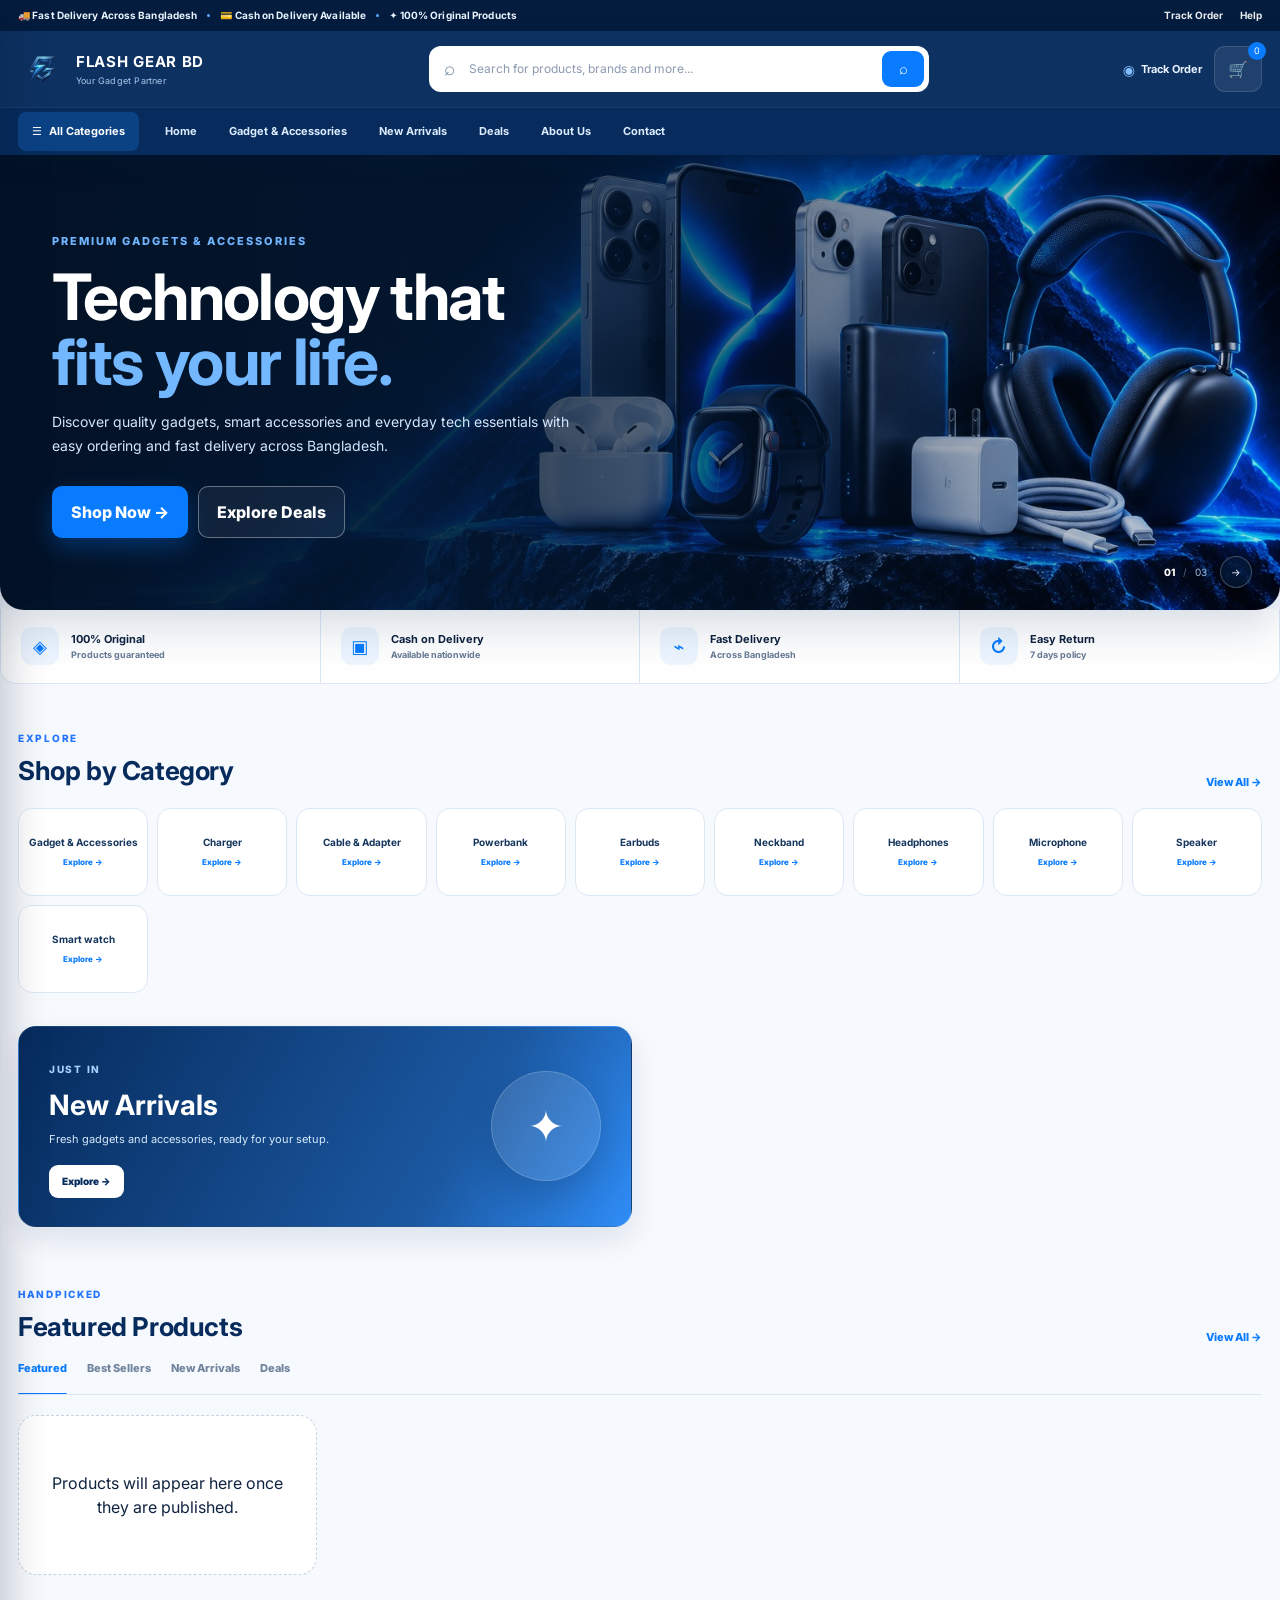
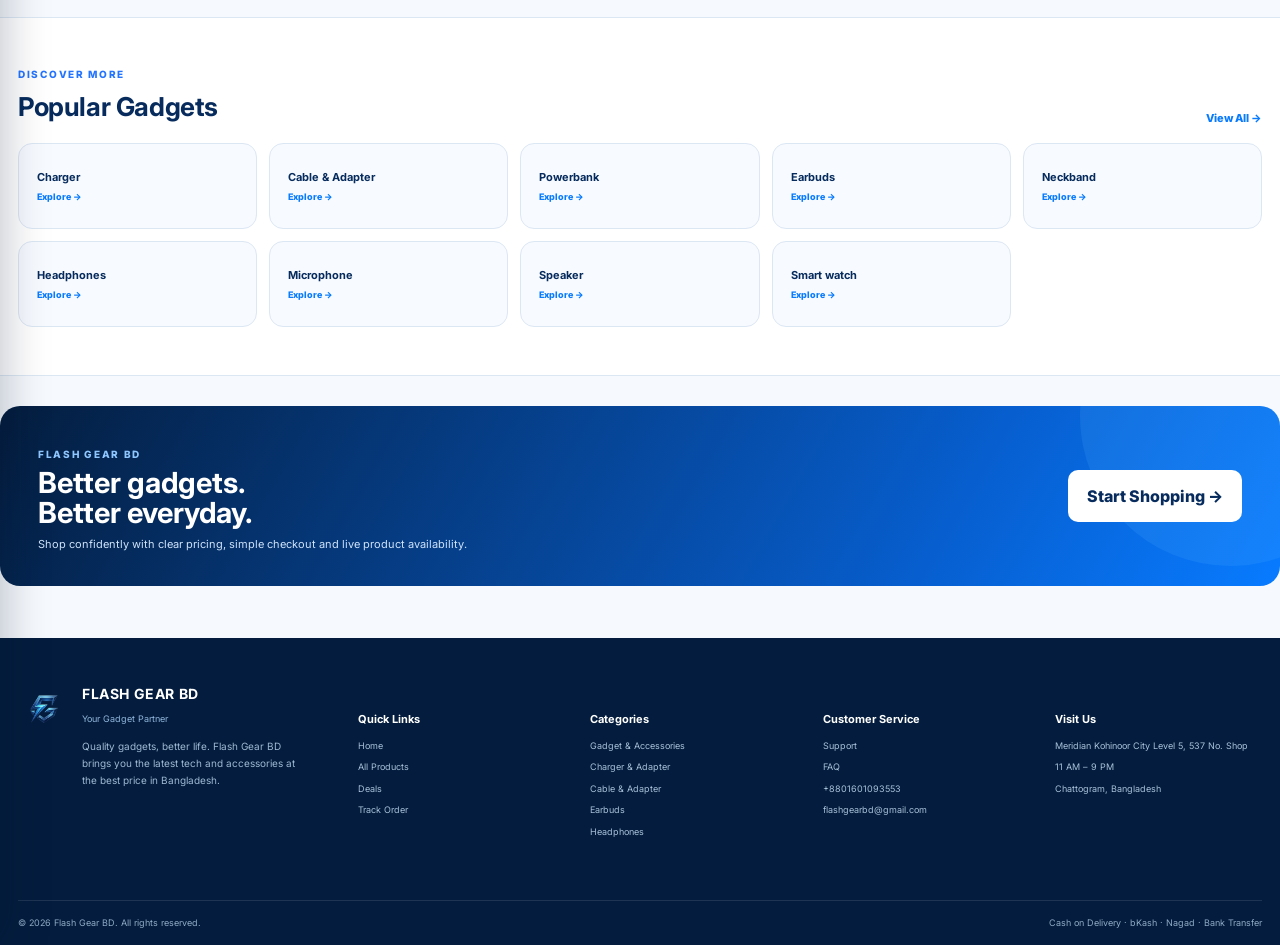
==== commit 4fef8a43: "Add files via upload" ====
--- a/index.html
+++ b/index.html
@@ -11,6 +11,7 @@
 </head>
 <body>
   <div id="app"></div>
+  <div id="mobileDockRoot" aria-label="Mobile navigation"></div>
   <script src="config.js"></script>
   <script src="app.js"></script>
 </body>
--- a/styles.css
+++ b/styles.css
@@ -362,6 +362,10 @@
 .footer-bottom{border-top:1px solid rgba(255,255,255,.1);margin-top:34px;padding:15px 0;display:flex;justify-content:space-between;gap:15px;font-size:9px;color:#8faac5}
 .footer-payment{display:none}
 
+/* V1.0.25 — mobile slide-out navigation */
+.side-drawer{position:fixed;left:0;top:0;bottom:0;width:min(340px,88vw);z-index:10020;background:#062b5c;color:#fff;transform:translateX(-105%);transition:transform .28s cubic-bezier(.22,.8,.25,1);box-shadow:18px 0 45px rgba(3,18,42,.28);overflow-y:auto;overscroll-behavior:contain;-webkit-overflow-scrolling:touch;padding:18px 16px calc(24px + env(safe-area-inset-bottom))}.side-drawer.open{transform:translateX(0)}
+.drawer-backdrop{position:fixed;inset:0;z-index:10010;background:rgba(1,13,29,.58);opacity:0;visibility:hidden;pointer-events:none;transition:opacity .22s ease,visibility .22s ease;backdrop-filter:blur(2px);-webkit-backdrop-filter:blur(2px)}.drawer-backdrop.open{opacity:1;visibility:visible;pointer-events:auto}.drawer-head{display:flex;align-items:center;justify-content:space-between;gap:12px;padding:8px 4px 22px}.drawer-brand{display:flex;align-items:center;gap:10px;color:#fff;min-width:0}.drawer-brand img{width:46px;height:46px;object-fit:contain}.drawer-brand b{display:block;font-size:14px;letter-spacing:.5px}.drawer-brand small{display:block;color:#a9cdf7;font-size:8px;margin-top:2px}.drawer-close{width:40px;height:40px;border:1px solid rgba(255,255,255,.18);border-radius:12px;background:rgba(255,255,255,.08);color:#fff;font-size:27px;line-height:1;cursor:pointer}.drawer-nav{display:grid;gap:5px}.drawer-link{display:grid;grid-template-columns:32px 1fr auto;align-items:center;gap:10px;min-height:48px;padding:9px 11px;border-radius:12px;color:#eaf4ff}.drawer-link span{width:30px;height:30px;border-radius:9px;display:grid;place-items:center;background:rgba(255,255,255,.07);font-size:16px;color:#b9d9ff}.drawer-link b{font-size:11px;font-weight:700}.drawer-link em{font-style:normal;font-size:21px;color:#9ec6f5}.drawer-link.active{background:linear-gradient(90deg,#087bff,#0d63ff);box-shadow:0 10px 25px rgba(13,99,255,.25)}.drawer-link.active span{background:rgba(255,255,255,.16);color:#fff}.drawer-divider{height:1px;background:rgba(255,255,255,.13);margin:18px 4px}.drawer-title{font-size:10px;font-weight:800;color:#7fb7f5;letter-spacing:.7px;text-transform:uppercase;padding:0 8px 8px}.drawer-help{display:grid;grid-template-columns:38px 1fr auto;align-items:center;gap:9px;margin-top:20px;padding:13px;border:1px solid rgba(150,199,255,.2);border-radius:15px;background:rgba(255,255,255,.055)}.drawer-help>span{width:38px;height:38px;border-radius:11px;background:#0d63ff;display:grid;place-items:center;font-size:17px}.drawer-help b{display:block;font-size:11px}.drawer-help small{display:block;color:#a9c7e7;font-size:8px;margin-top:3px}.drawer-help a{background:#fff;color:#0753d7;padding:8px 10px;border-radius:9px;font-size:9px;font-weight:800}.drawer-footer{border-top:1px solid rgba(255,255,255,.12);margin-top:22px;padding:16px 5px 0;color:#8fb4d9;font-size:8px}
+
 .bottom-nav{display:none}
 
 /* Keep the storefront search in the header only. */
@@ -375,7 +379,7 @@
   .topbar{position:sticky;top:0}.topbar-inner{min-height:62px;padding:8px 12px;gap:9px;flex-wrap:wrap}
   .mobile-menu{display:block;order:0;width:38px;height:38px;padding:0;font-size:17px}.brand{order:1;min-width:0;flex:1;gap:7px}.brand img{width:39px;height:39px}.brand b{font-size:12px}.brand small{font-size:8px}
   .header-actions{order:2}.cart-btn{padding:9px 11px}.header-search{order:3;flex-basis:100%;max-width:none;margin:0 0 1px}.header-search-form{height:42px}
-  .nav-row{position:relative}.nav-row nav{display:none;position:absolute;left:0;right:0;top:0;background:#062b5c;padding:8px 12px 13px;flex-direction:column;align-items:stretch;box-shadow:0 14px 25px rgba(4,29,62,.22)}.nav-row nav.open{display:flex}.nav-row nav a{width:100%;padding:11px 13px!important}.nav-row nav .nav-category{margin-right:0}
+  .nav-row{display:none}.nav-row nav{display:none}
   .hero{min-height:500px;margin:0;border-radius:0 0 20px 20px;padding:36px 20px 40px;background-position:64% center}.hero-copy{max-width:66%}.hero h1{font-size:42px}.hero p{font-size:12px}.hero-actions{flex-wrap:wrap}.hero-slide-count{right:16px;bottom:16px}
   .trust-strip{grid-template-columns:repeat(2,1fr);border-radius:0 0 14px 14px}.trust-strip div{padding:13px;border-bottom:1px solid var(--line)}.trust-strip div:nth-child(2){border-right:0}.trust-strip div:nth-child(3),.trust-strip div:nth-child(4){border-bottom:0}.trust-strip b{width:32px;height:32px;font-size:15px}.trust-strip strong{font-size:9px}.trust-strip small{font-size:8px}
   .section{padding:34px 14px}.category-section{padding-top:30px}.category-grid{grid-template-columns:repeat(3,1fr);gap:7px}.category-card{min-height:72px}.category-card b{font-size:9px}.category-card .category-mark{width:28px;height:28px;font-size:11px}
@@ -398,3 +402,79 @@
 .popular-grid a>span{display:none}
 .popular-grid b{font-size:11px}.popular-grid small{font-size:9px}
 @media(max-width:900px){.popular-grid a{min-height:72px}.popular-grid b{font-size:9px}}
+
+
+/* V1.0.25 final mobile navigation/dock tuning */
+@media(max-width:900px){
+  body.drawer-open{overflow:hidden}
+  .side-drawer{width:min(340px,88vw)}
+  .bottom-nav{position:fixed!important;left:50%!important;right:auto!important;bottom:18px!important;transform:translateX(-50%)!important;width:min(340px,calc(100vw - 28px))!important;height:58px!important;min-height:58px!important;z-index:9999!important;display:grid!important;grid-template-columns:repeat(4,1fr);align-items:center;padding:4px 7px!important;border:1px solid rgba(190,207,228,.95)!important;border-radius:19px!important;background:rgba(255,255,255,.97)!important;backdrop-filter:blur(18px);-webkit-backdrop-filter:blur(18px);box-shadow:0 14px 34px rgba(6,43,92,.22),0 3px 9px rgba(6,43,92,.10)!important}
+  .bottom-nav a{display:grid!important;place-items:center;font-size:17px!important;line-height:1!important;padding:5px 0!important;border-radius:13px!important;color:#315477!important;text-decoration:none}.bottom-nav a:hover{background:#edf6ff;color:var(--blue)!important}.bottom-nav a:first-child{color:var(--blue)!important}.bottom-nav small{font-size:7px!important;line-height:1.15!important;margin-top:3px}.bottom-nav b{right:18%!important;top:1px!important;min-width:15px!important;height:15px!important;line-height:15px!important;font-size:7px!important}.page{padding-bottom:112px!important}.toast{bottom:90px!important}
+  .promo-grid-single{grid-template-columns:1fr!important;padding:0 14px!important}.promo-grid-single .promo-card{min-height:150px}.promo-grid-single .promo-arrivals{grid-column:1/-1}
+}
+@media(max-width:480px){.bottom-nav{bottom:18px!important;width:calc(100vw - 24px)!important}.page{padding-bottom:112px!important}}
+
+
+/* V1.0.26 — persistent mobile dock
+   Rendered outside #app so page-entry animations/transforms cannot create a containing block. */
+#mobileDockRoot{display:none}
+@media(max-width:900px){
+  #mobileDockRoot{
+    display:flex;
+    position:fixed;
+    left:0;
+    right:0;
+    bottom:0;
+    z-index:100000;
+    justify-content:center;
+    align-items:flex-end;
+    padding:0 12px calc(14px + env(safe-area-inset-bottom));
+    pointer-events:none;
+  }
+  #mobileDockRoot .bottom-nav{
+    position:static!important;
+    left:auto!important;
+    right:auto!important;
+    bottom:auto!important;
+    transform:none!important;
+    width:min(340px,100%)!important;
+    height:58px!important;
+    min-height:58px!important;
+    margin:0!important;
+    z-index:auto!important;
+    display:grid!important;
+    grid-template-columns:repeat(4,1fr)!important;
+    align-items:center!important;
+    padding:4px 7px!important;
+    border:1px solid rgba(190,207,228,.95)!important;
+    border-radius:19px!important;
+    background:rgba(255,255,255,.97)!important;
+    backdrop-filter:blur(18px);
+    -webkit-backdrop-filter:blur(18px);
+    box-shadow:0 14px 34px rgba(6,43,92,.22),0 3px 9px rgba(6,43,92,.10)!important;
+    pointer-events:auto;
+  }
+  #mobileDockRoot .bottom-nav a{
+    display:grid!important;
+    place-items:center!important;
+    position:relative!important;
+    font-size:17px!important;
+    line-height:1!important;
+    padding:5px 0!important;
+    border-radius:13px!important;
+    color:#315477!important;
+    text-decoration:none!important;
+  }
+  #mobileDockRoot .bottom-nav a:first-child{color:var(--blue)!important}
+  #mobileDockRoot .bottom-nav small{font-size:7px!important;line-height:1.15!important;margin-top:3px!important}
+  #mobileDockRoot .bottom-nav b{right:18%!important;top:1px!important;min-width:15px!important;height:15px!important;line-height:15px!important;font-size:7px!important}
+  #mobileDockRoot + *{}
+  body{padding-bottom:0!important}
+  main{padding-bottom:82px}
+  footer{padding-bottom:92px!important}
+  .toast{bottom:92px!important}
+}
+@media(max-width:480px){
+  #mobileDockRoot{padding-left:12px;padding-right:12px;padding-bottom:calc(14px + env(safe-area-inset-bottom))}
+  #mobileDockRoot .bottom-nav{width:100%!important}
+}
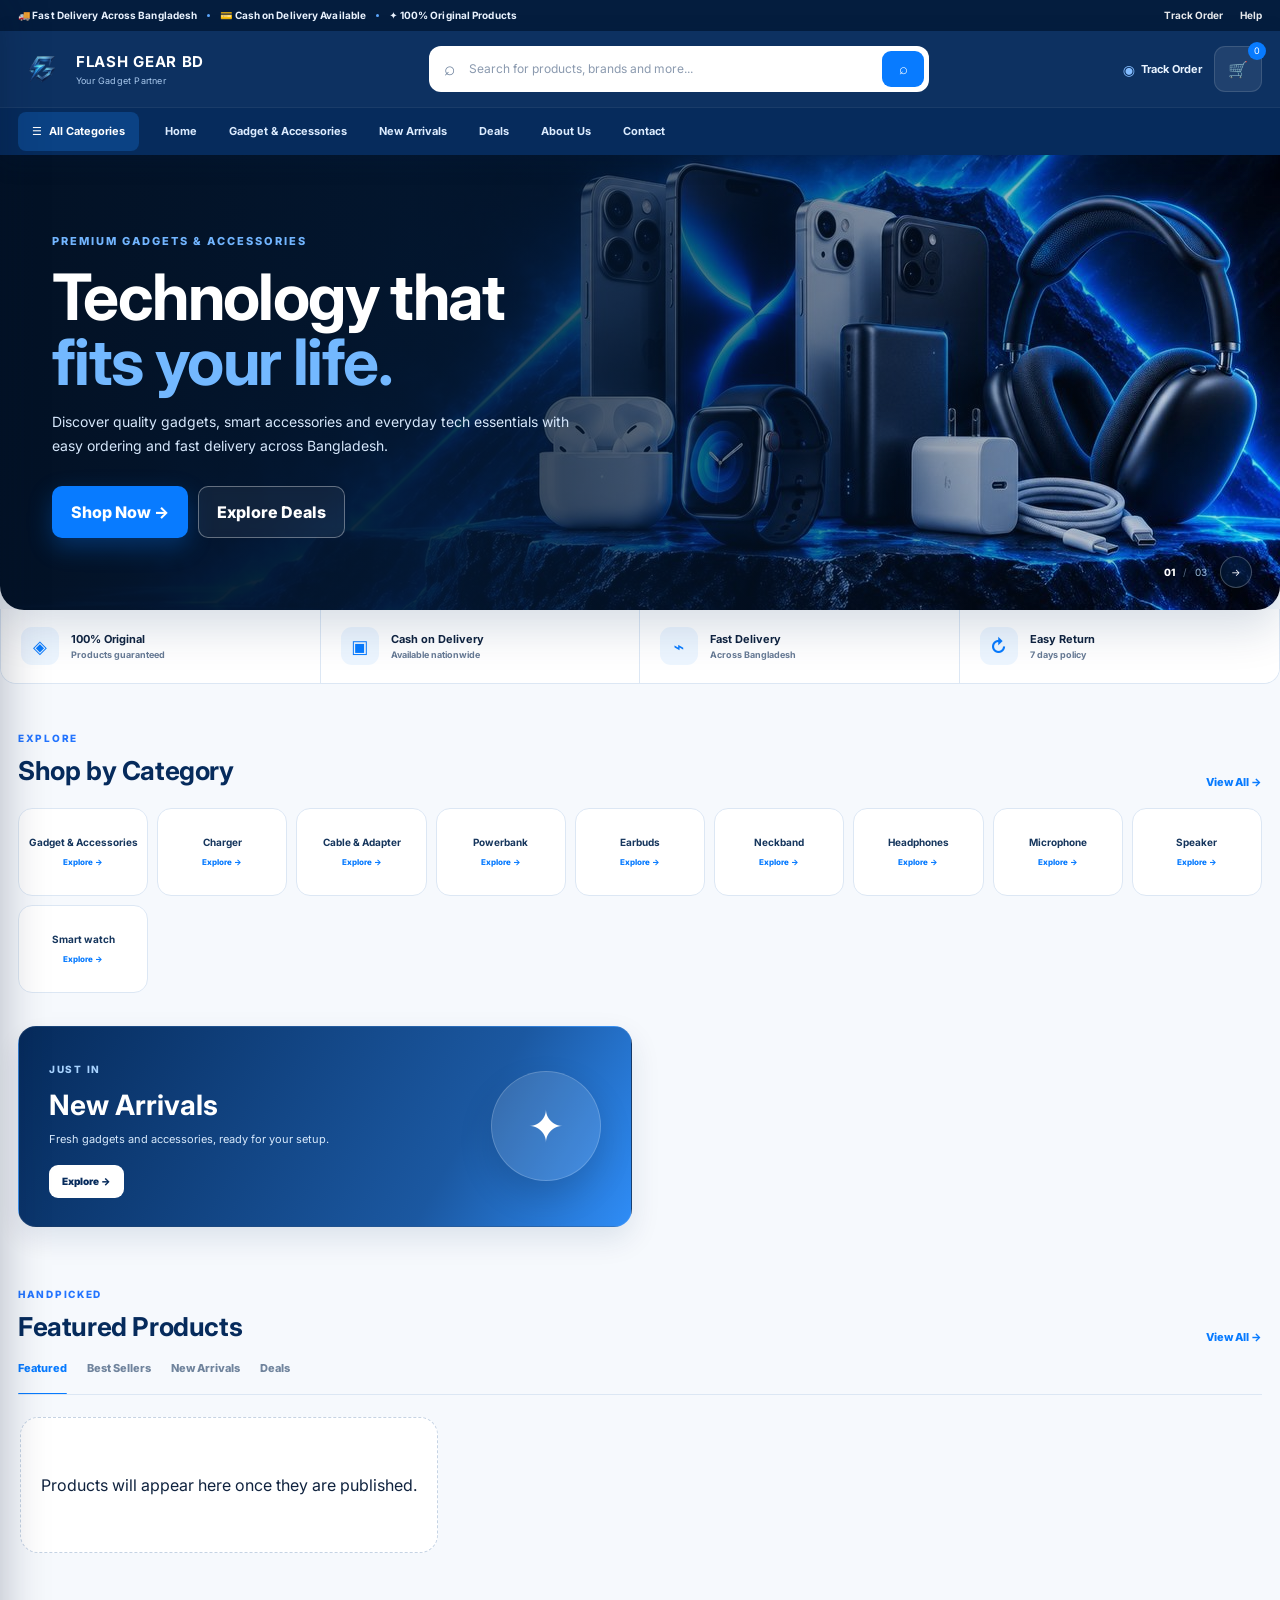
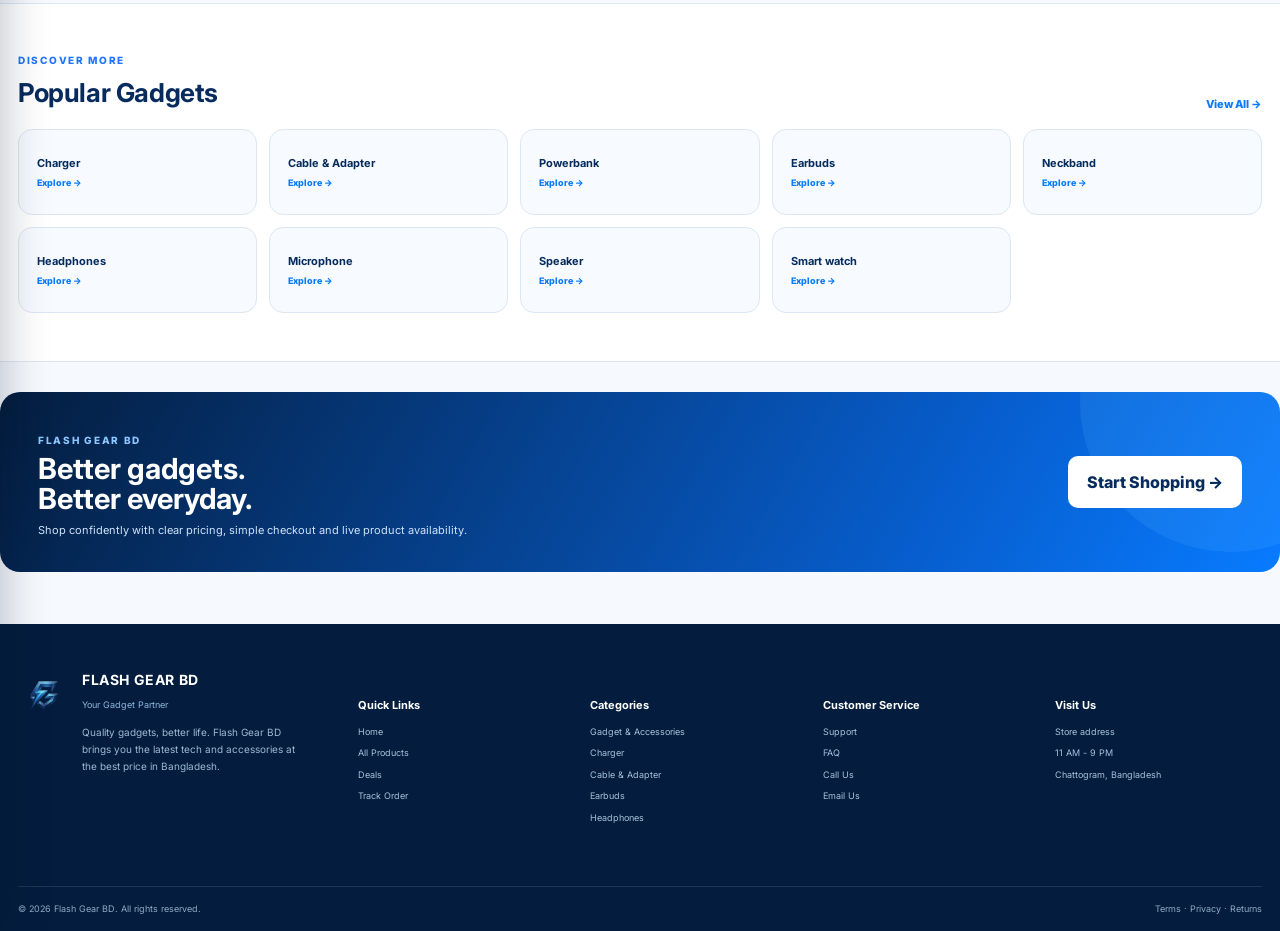
==== commit 9d91c5f4: "Add files via upload" ====
--- a/index.html
+++ b/index.html
@@ -6,10 +6,15 @@
   <meta name="theme-color" content="#0d2342" />
   <title>Flash Gear BD — Your Gadget Partner</title>
   <meta name="description" content="Flash Gear BD — premium gadgets and accessories with fast delivery across Bangladesh." />
+  <meta property="og:title" content="Flash Gear BD — Your Gadget Partner" />
+  <meta property="og:description" content="Shop gadgets and accessories from Flash Gear BD." />
+  <meta property="og:type" content="website" />
+  <meta name="robots" content="index,follow" />
   <link rel="icon" href="flash-gear-logo.png" />
   <link rel="stylesheet" href="styles.css" />
 </head>
 <body>
+  <noscript><div style="padding:20px;font-family:system-ui">Flash Gear BD requires JavaScript for the online store. Please enable JavaScript.</div></noscript>
   <div id="app"></div>
   <div id="mobileDockRoot" aria-label="Mobile navigation"></div>
   <script src="config.js"></script>
--- a/styles.css
+++ b/styles.css
@@ -64,9 +64,9 @@
   .section{padding:32px 12px}.section.soft{padding-left:12px;padding-right:12px}.section-head h2{font-size:21px}.category-grid{grid-template-columns:repeat(4,1fr);gap:7px}.category-card{padding:12px 4px}.category-card span{font-size:23px}.category-card b{font-size:9px}.product-grid{grid-template-columns:repeat(2,1fr);gap:9px}.product-media{height:145px}.product-body{padding:10px}.product-name{font-size:11px}.price-row strong{font-size:13px}.quick-add{font-size:10px;padding:8px}.promo{margin:10px 12px 35px;padding:25px 20px;display:grid}.promo h2{font-size:25px}.support-cards{grid-template-columns:1fr}.page{padding:25px 12px 80px}.page-head h1{font-size:30px}.shop-layout{grid-template-columns:1fr}.filter-panel{display:none}.product-detail{grid-template-columns:1fr;padding:12px;gap:20px}.product-placeholder.large{min-height:0}.detail-media{aspect-ratio:1/1;max-height:min(88vw,380px)}.detail-info h1{font-size:27px}.detail-price strong{font-size:26px}.cart-item{grid-template-columns:55px 1fr auto;gap:8px}.cart-thumb{width:55px;height:55px}.cart-item>.qty{grid-column:2}.remove{grid-column:3;grid-row:1}.two{grid-template-columns:1fr}.footer-grid{grid-template-columns:1fr 1fr}.bottom-nav{position:fixed;bottom:0;left:0;right:0;z-index:60;background:white;border-top:1px solid var(--line);display:grid;grid-template-columns:repeat(4,1fr);padding:7px 5px calc(7px + env(safe-area-inset-bottom));box-shadow:0 -5px 20px rgba(13,35,66,.08)}.bottom-nav a{position:relative;text-align:center;font-size:17px;color:#6b7d93}.bottom-nav a:first-child{color:var(--blue)}.bottom-nav small{display:block;font-size:8px;font-weight:700}.bottom-nav b{right:25%;top:0}
 }
 
-/* FGBD V1.0.3 — Hero, floating dock and checkout validation */
+/* FGBD V1 — Hero, floating dock and checkout validation */
 .hero{
-  background-image:url("hero-background.png");
+  background-image:url("hero-background.jpg");
   background-size:cover;
   background-position:center right;
   background-repeat:no-repeat;
@@ -142,7 +142,7 @@
 .subcategory-panel{background:#f2f7ff;border:1px solid #d5e5fb;border-radius:16px;padding:14px;margin-bottom:18px;display:grid;gap:5px}.subcategory-panel>b{font-size:13px}.subcategory-panel>span{font-size:10px;color:var(--muted)}.subchips{padding:7px 0 0}.coming-soon-card{background:white;border:1px solid #d9e5f3;border-radius:22px;padding:42px 24px;text-align:center;display:grid;justify-items:center;gap:10px;box-shadow:var(--shadow);min-height:280px}.coming-soon-icon{width:62px;height:62px;border-radius:18px;background:#eaf3ff;display:grid;place-items:center;font-size:30px}.coming-soon-card h2{max-width:650px;margin:0;font-size:25px}.coming-soon-card p{color:var(--muted);margin:0 0 8px}
 
 
-/* FGBD V1.0.17 — clean storefront refinement */
+/* FGBD V1 — clean storefront refinement */
 .category-grid{grid-template-columns:repeat(6,1fr)}
 .category-card{min-height:70px;display:flex;flex-direction:column;justify-content:center;gap:5px;padding:15px 10px;box-shadow:none}
 .category-card span{display:none!important}
@@ -185,7 +185,7 @@
   .payment{grid-template-columns:18px 36px 1fr;padding:10px}
 }
 
-/* FGBD V1.0.22 — live search suggestions */
+/* FGBD V1 — live search suggestions */
 .header-search{position:relative}
 .header-search-suggestions{display:none;position:absolute;z-index:1200;top:calc(100% + 8px);left:0;right:0;background:#fff;border:1px solid var(--line);border-radius:16px;box-shadow:0 14px 35px rgba(13,35,66,.16);padding:6px;overflow:hidden}
 .header-search-suggestions.show{display:grid;gap:3px}
@@ -201,7 +201,7 @@
 .search-suggestion-empty{padding:14px 12px;color:var(--muted);font-size:11px;text-align:center}
 @media(max-width:700px){.header-search-suggestions{top:calc(100% + 5px);max-height:330px;overflow:auto}.search-suggestion{padding:10px}}
 
-/* FGBD V1.0.22 — image fallback, confirmation, and compact fixed mobile dock */
+/* FGBD V1 — image fallback, confirmation, and compact fixed mobile dock */
 .product-image-wrap,.product-image-fallback{display:block;width:100%;height:100%}
 .product-image-wrap{position:relative}
 .product-image-wrap>img{display:block;width:100%;height:100%;object-fit:contain}
@@ -242,7 +242,7 @@
   .toast{bottom:72px !important}
 }
 
-/* FGBD V1.0.24 — complete blue storefront redesign */
+/* FGBD V1 — complete blue storefront redesign */
 :root{
   --blue:#087bff;
   --blue2:#075dcc;
@@ -292,7 +292,7 @@
 nav#main-menu .nav-category span{margin-left:4px}
 .mobile-menu{display:none}
 
-.hero{max-width:1280px;margin:0 auto;padding:0 52px;min-height:455px;border-radius:0 0 24px 24px;background-image:linear-gradient(90deg,rgba(3,18,38,.98) 0%,rgba(3,23,48,.91) 32%,rgba(3,24,50,.58) 57%,rgba(3,24,50,.08) 100%),url('hero-background.png');background-size:cover;background-position:center;color:#fff;display:flex;align-items:center;position:relative;overflow:hidden;box-shadow:0 18px 45px rgba(6,43,92,.16)}
+.hero{max-width:1280px;margin:0 auto;padding:0 52px;min-height:455px;border-radius:0 0 24px 24px;background-image:linear-gradient(90deg,rgba(3,18,38,.98) 0%,rgba(3,23,48,.91) 32%,rgba(3,24,50,.58) 57%,rgba(3,24,50,.08) 100%),url('hero-background.jpg');background-size:cover;background-position:center;color:#fff;display:flex;align-items:center;position:relative;overflow:hidden;box-shadow:0 18px 45px rgba(6,43,92,.16)}
 .hero::before,.hero::after{display:none}
 .hero-copy{max-width:560px;z-index:2}
 .hero .eyebrow{color:#72b5ff;font-size:11px;letter-spacing:2px}
@@ -362,7 +362,7 @@
 .footer-bottom{border-top:1px solid rgba(255,255,255,.1);margin-top:34px;padding:15px 0;display:flex;justify-content:space-between;gap:15px;font-size:9px;color:#8faac5}
 .footer-payment{display:none}
 
-/* V1.0.25 — mobile slide-out navigation */
+/* V1 — mobile slide-out navigation */
 .side-drawer{position:fixed;left:0;top:0;bottom:0;width:min(340px,88vw);z-index:10020;background:#062b5c;color:#fff;transform:translateX(-105%);transition:transform .28s cubic-bezier(.22,.8,.25,1);box-shadow:18px 0 45px rgba(3,18,42,.28);overflow-y:auto;overscroll-behavior:contain;-webkit-overflow-scrolling:touch;padding:18px 16px calc(24px + env(safe-area-inset-bottom))}.side-drawer.open{transform:translateX(0)}
 .drawer-backdrop{position:fixed;inset:0;z-index:10010;background:rgba(1,13,29,.58);opacity:0;visibility:hidden;pointer-events:none;transition:opacity .22s ease,visibility .22s ease;backdrop-filter:blur(2px);-webkit-backdrop-filter:blur(2px)}.drawer-backdrop.open{opacity:1;visibility:visible;pointer-events:auto}.drawer-head{display:flex;align-items:center;justify-content:space-between;gap:12px;padding:8px 4px 22px}.drawer-brand{display:flex;align-items:center;gap:10px;color:#fff;min-width:0}.drawer-brand img{width:46px;height:46px;object-fit:contain}.drawer-brand b{display:block;font-size:14px;letter-spacing:.5px}.drawer-brand small{display:block;color:#a9cdf7;font-size:8px;margin-top:2px}.drawer-close{width:40px;height:40px;border:1px solid rgba(255,255,255,.18);border-radius:12px;background:rgba(255,255,255,.08);color:#fff;font-size:27px;line-height:1;cursor:pointer}.drawer-nav{display:grid;gap:5px}.drawer-link{display:grid;grid-template-columns:32px 1fr auto;align-items:center;gap:10px;min-height:48px;padding:9px 11px;border-radius:12px;color:#eaf4ff}.drawer-link span{width:30px;height:30px;border-radius:9px;display:grid;place-items:center;background:rgba(255,255,255,.07);font-size:16px;color:#b9d9ff}.drawer-link b{font-size:11px;font-weight:700}.drawer-link em{font-style:normal;font-size:21px;color:#9ec6f5}.drawer-link.active{background:linear-gradient(90deg,#087bff,#0d63ff);box-shadow:0 10px 25px rgba(13,99,255,.25)}.drawer-link.active span{background:rgba(255,255,255,.16);color:#fff}.drawer-divider{height:1px;background:rgba(255,255,255,.13);margin:18px 4px}.drawer-title{font-size:10px;font-weight:800;color:#7fb7f5;letter-spacing:.7px;text-transform:uppercase;padding:0 8px 8px}.drawer-help{display:grid;grid-template-columns:38px 1fr auto;align-items:center;gap:9px;margin-top:20px;padding:13px;border:1px solid rgba(150,199,255,.2);border-radius:15px;background:rgba(255,255,255,.055)}.drawer-help>span{width:38px;height:38px;border-radius:11px;background:#0d63ff;display:grid;place-items:center;font-size:17px}.drawer-help b{display:block;font-size:11px}.drawer-help small{display:block;color:#a9c7e7;font-size:8px;margin-top:3px}.drawer-help a{background:#fff;color:#0753d7;padding:8px 10px;border-radius:9px;font-size:9px;font-weight:800}.drawer-footer{border-top:1px solid rgba(255,255,255,.12);margin-top:22px;padding:16px 5px 0;color:#8fb4d9;font-size:8px}
 
@@ -395,7 +395,7 @@
   .announcement-inner{font-size:8px}.announcement-inner i{width:2px;height:2px}.hero{min-height:485px;background-position:69% center}.hero-copy{max-width:72%}.hero h1{font-size:35px;letter-spacing:-1px}.hero p{font-size:11px;line-height:1.55}.hero .btn{padding:10px 12px;font-size:10px}.hero-slide-count{font-size:8px}.hero-slide-count button{width:28px;height:28px}
   .trust-strip span{min-width:0}.trust-strip strong,.trust-strip small{white-space:nowrap;overflow:hidden;text-overflow:ellipsis;display:block}.section-head h2{font-size:21px}.section-head>a{font-size:9px}.category-grid{grid-template-columns:repeat(3,1fr)}.promo-card{padding:18px}.promo-card p{font-size:9px}.promo-orb{width:68px;height:68px;font-size:25px}.product-grid{gap:8px}.product-body{min-height:151px}.product-body .muted{font-size:7px}.product-name{font-size:10px}.stock{font-size:7px}.popular-grid a{grid-template-columns:34px 1fr}.popular-grid small{font-size:8px}
 }
-/* V1.0.24 — text-only category presentation */
+/* V1 — text-only category presentation */
 .category-card{align-items:center}
 .category-card small{font-size:8px;color:var(--blue);font-weight:800}
 .popular-grid a{display:grid;grid-template-columns:1fr;gap:5px;min-height:86px;align-content:center}
@@ -404,7 +404,7 @@
 @media(max-width:900px){.popular-grid a{min-height:72px}.popular-grid b{font-size:9px}}
 
 
-/* V1.0.25 final mobile navigation/dock tuning */
+/* V1 final mobile navigation/dock tuning */
 @media(max-width:900px){
   body.drawer-open{overflow:hidden}
   .side-drawer{width:min(340px,88vw)}
@@ -415,7 +415,7 @@
 @media(max-width:480px){.bottom-nav{bottom:18px!important;width:calc(100vw - 24px)!important}.page{padding-bottom:112px!important}}
 
 
-/* V1.0.26 — persistent mobile dock
+/* V1 — persistent mobile dock
    Rendered outside #app so page-entry animations/transforms cannot create a containing block. */
 #mobileDockRoot{display:none}
 @media(max-width:900px){
@@ -478,3 +478,55 @@
   #mobileDockRoot{padding-left:12px;padding-right:12px;padding-bottom:calc(14px + env(safe-area-inset-bottom))}
   #mobileDockRoot .bottom-nav{width:100%!important}
 }
+
+/* V1 home product sliders */
+.product-slider{position:relative;overflow:hidden;width:100%;}
+.product-slider-track{display:flex;gap:16px;overflow-x:auto;scroll-behavior:smooth;scroll-snap-type:x mandatory;scrollbar-width:none;-ms-overflow-style:none;cursor:grab;touch-action:pan-y;user-select:none;padding:2px 2px 8px;}
+.product-slider-track::-webkit-scrollbar{display:none;}
+.product-slider-track.is-dragging{cursor:grabbing;scroll-behavior:auto;}
+.product-slider-track .product-card{flex:0 0 calc((100% - 48px)/4);scroll-snap-align:start;min-width:0;}
+.quick-cart-row{display:grid;grid-template-columns:auto 1fr;gap:6px;align-items:center;}
+.quick-qty{display:flex;align-items:center;border:1px solid #c7dafa;border-radius:10px;overflow:hidden;background:#fff;height:36px;}
+.quick-qty button{border:0;background:#eef5ff;color:var(--blue);width:28px;height:100%;font-size:17px;font-weight:800;line-height:1;cursor:pointer;}
+.quick-qty button:disabled{opacity:.45;cursor:not-allowed;}
+.quick-qty span{min-width:24px;text-align:center;font-size:11px;font-weight:800;color:var(--ink);}
+.quick-cart-row .quick-add{height:36px;padding:7px 8px;}
+@media(max-width:900px){
+  .product-slider-track{gap:9px;padding-bottom:7px;}
+  .product-slider-track .product-card{flex:0 0 calc((100% - 9px)/2);}
+}
+@media(max-width:480px){
+  .product-slider-track{gap:8px;}
+  .product-slider-track .product-card{flex-basis:calc((100% - 8px)/2);}
+  .quick-cart-row{grid-template-columns:1fr;gap:5px;}
+  .quick-qty{width:100%;justify-content:space-between;}
+  .quick-qty button{width:34px;}
+}
+
+
+/* FGBD V1 — reliable product images + fixed image frames */
+.product-media{height:210px !important;aspect-ratio:auto !important;background:var(--off) !important;display:block;overflow:hidden;}
+.product-image-wrap,.product-image-fallback{width:100%;height:100%;background:var(--off) !important;}
+.product-image-wrap>img{width:100%;height:100%;object-fit:contain;object-position:center;padding:10px;display:block;}
+.product-image-wrap>.product-placeholder,.product-image-fallback .product-placeholder{background:var(--off) !important;}
+.detail-media{width:100%;height:420px !important;aspect-ratio:auto !important;max-height:none !important;background:var(--off) !important;display:grid;place-items:center;overflow:hidden;}
+.detail-media .product-image-wrap,.detail-media .product-image-fallback{width:100%;height:100%;}
+.detail-media .product-image-wrap>img{padding:16px;}
+.detail-thumb{width:58px !important;height:58px !important;flex:0 0 58px !important;background:var(--off) !important;}
+.detail-thumb img{width:100%;height:100%;object-fit:contain;}
+.cart-thumb{width:70px !important;height:70px !important;background:var(--off) !important;overflow:hidden;}
+.cart-thumb .product-image-wrap,.cart-thumb .product-image-fallback{width:70px;height:70px;}
+.search-suggestion-image{width:42px !important;height:42px !important;min-width:42px !important;background:var(--off) !important;}
+.search-suggestion-image .product-image-wrap,.search-suggestion-image .product-image-fallback{width:42px;height:42px;}
+.search-suggestion-image img{width:100%;height:100%;object-fit:contain;padding:3px;}
+@media(max-width:900px){
+  .product-media{height:145px !important;}
+  .detail-media{height:min(82vw,360px) !important;}
+  .detail-media .product-image-wrap>img{padding:10px;}
+  .cart-thumb{width:55px !important;height:55px !important;}
+  .cart-thumb .product-image-wrap,.cart-thumb .product-image-fallback{width:55px;height:55px;}
+}
+
+/* V1 quality/accessibility refinements */
+:focus-visible{outline:3px solid rgba(8,123,255,.55);outline-offset:2px}.product-slider-track{touch-action:pan-y}.product-slider.is-dragging .product-slider-track{cursor:grabbing}.card-variant-select{width:100%;margin:7px 0;padding:8px 9px;border:1px solid var(--line);border-radius:10px;background:#fff;color:var(--ink);font-size:11px}.payment-instructions{display:grid;gap:4px;padding:12px;border:1px solid #bcd5f4;background:#eef6ff;border-radius:12px;margin:10px 0}.payment-proof-fields{display:grid;gap:10px}.payment-proof-fields.hidden,.payment-instructions.hidden{display:none!important}.confirmation-items{width:100%;display:grid;gap:7px;margin:12px 0}.confirmation-items div{display:flex;justify-content:space-between;gap:10px;font-size:12px}.bottom-nav a.active{background:#eaf3ff;color:var(--blue)}.filter-panel select{width:100%;padding:9px;border:1px solid var(--line);border-radius:10px;background:#fff;margin:5px 0 12px}.legal a{text-decoration:underline;color:var(--blue)}
+@media(prefers-reduced-motion:reduce){.product-slider-track{scroll-behavior:auto!important}}
